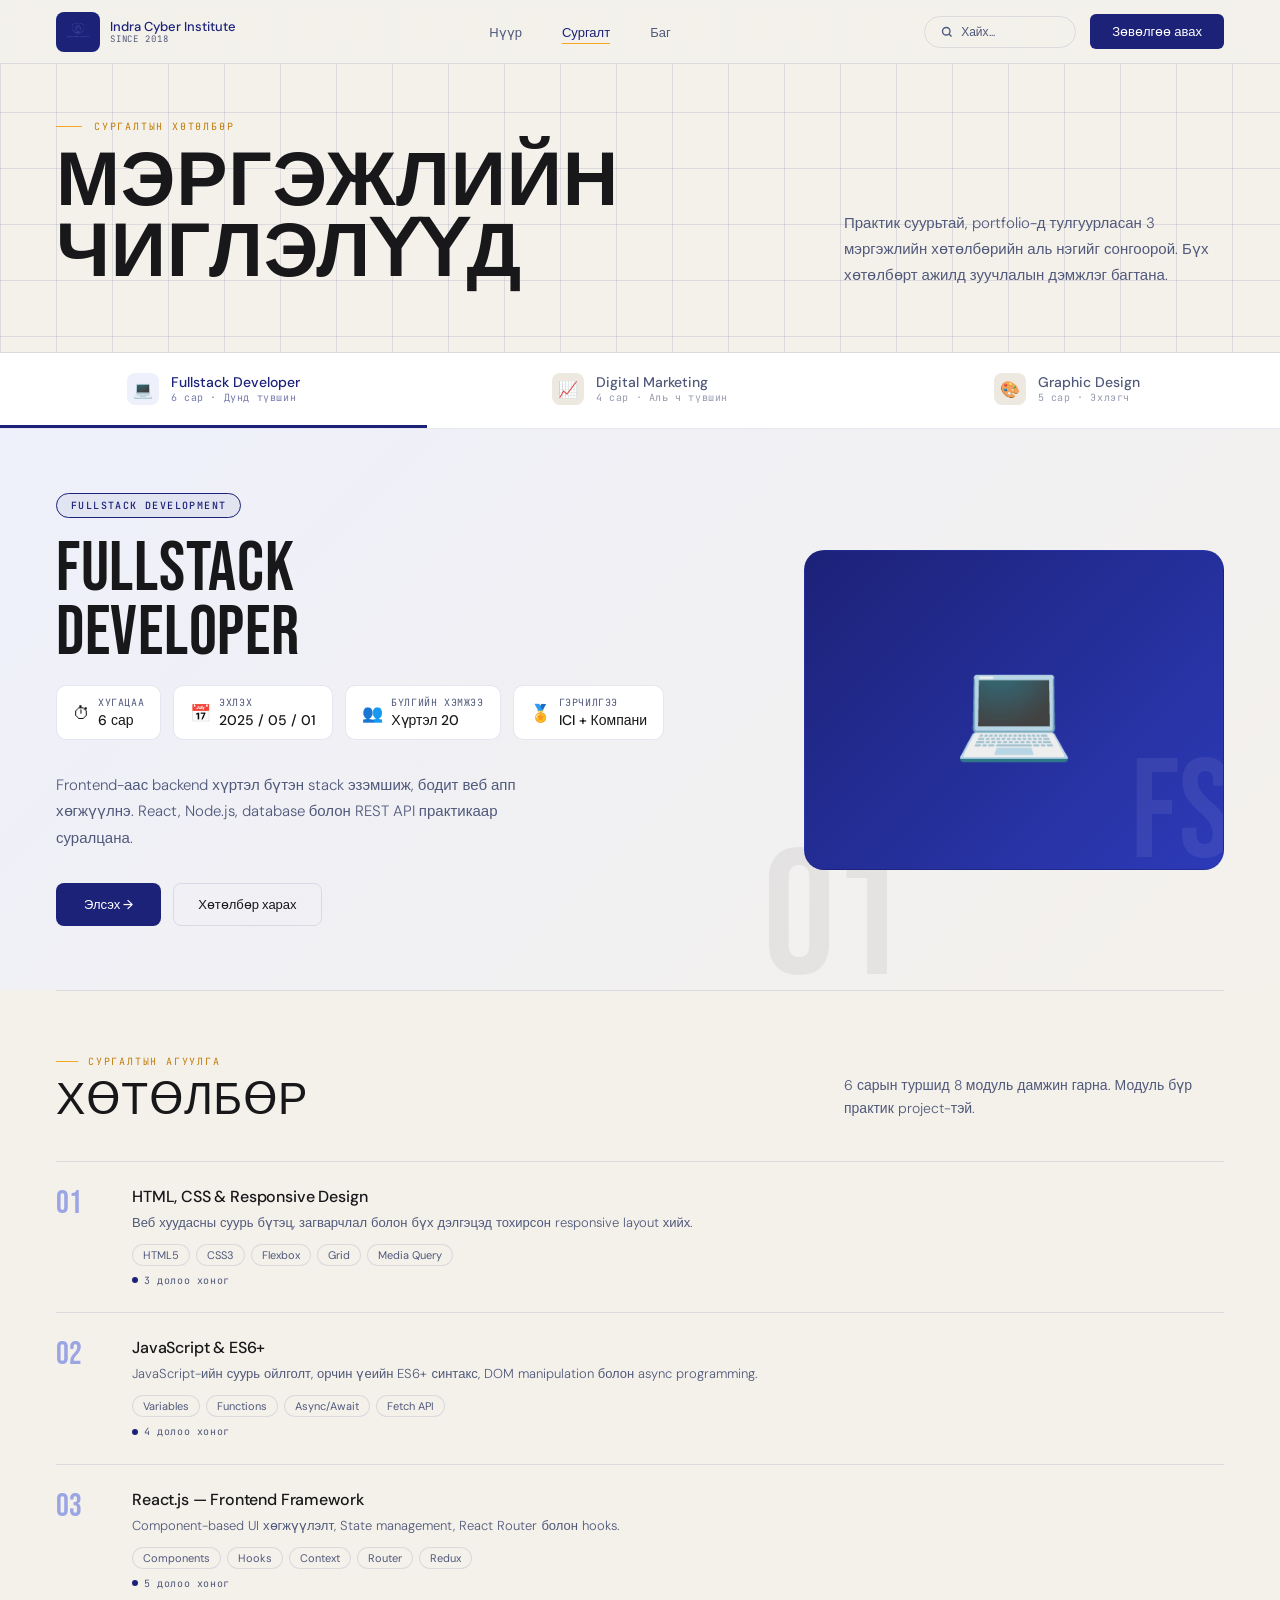
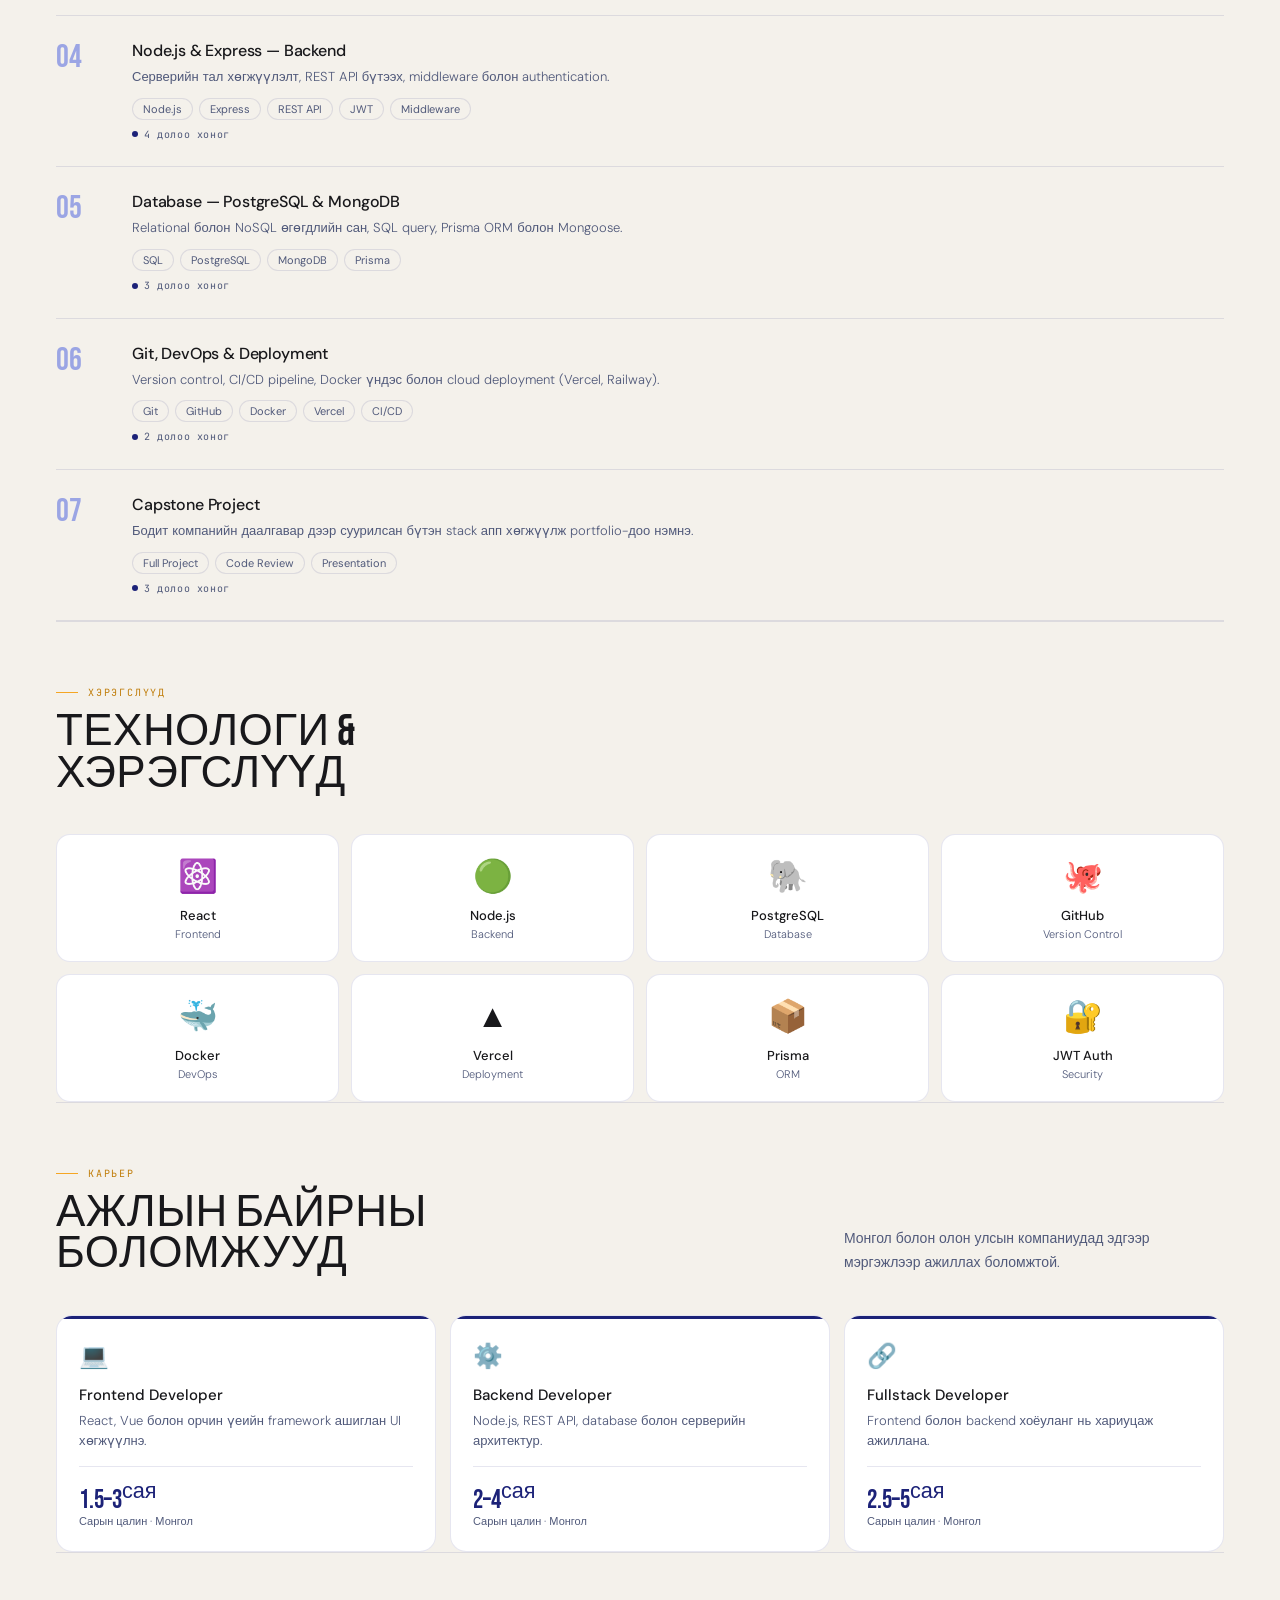
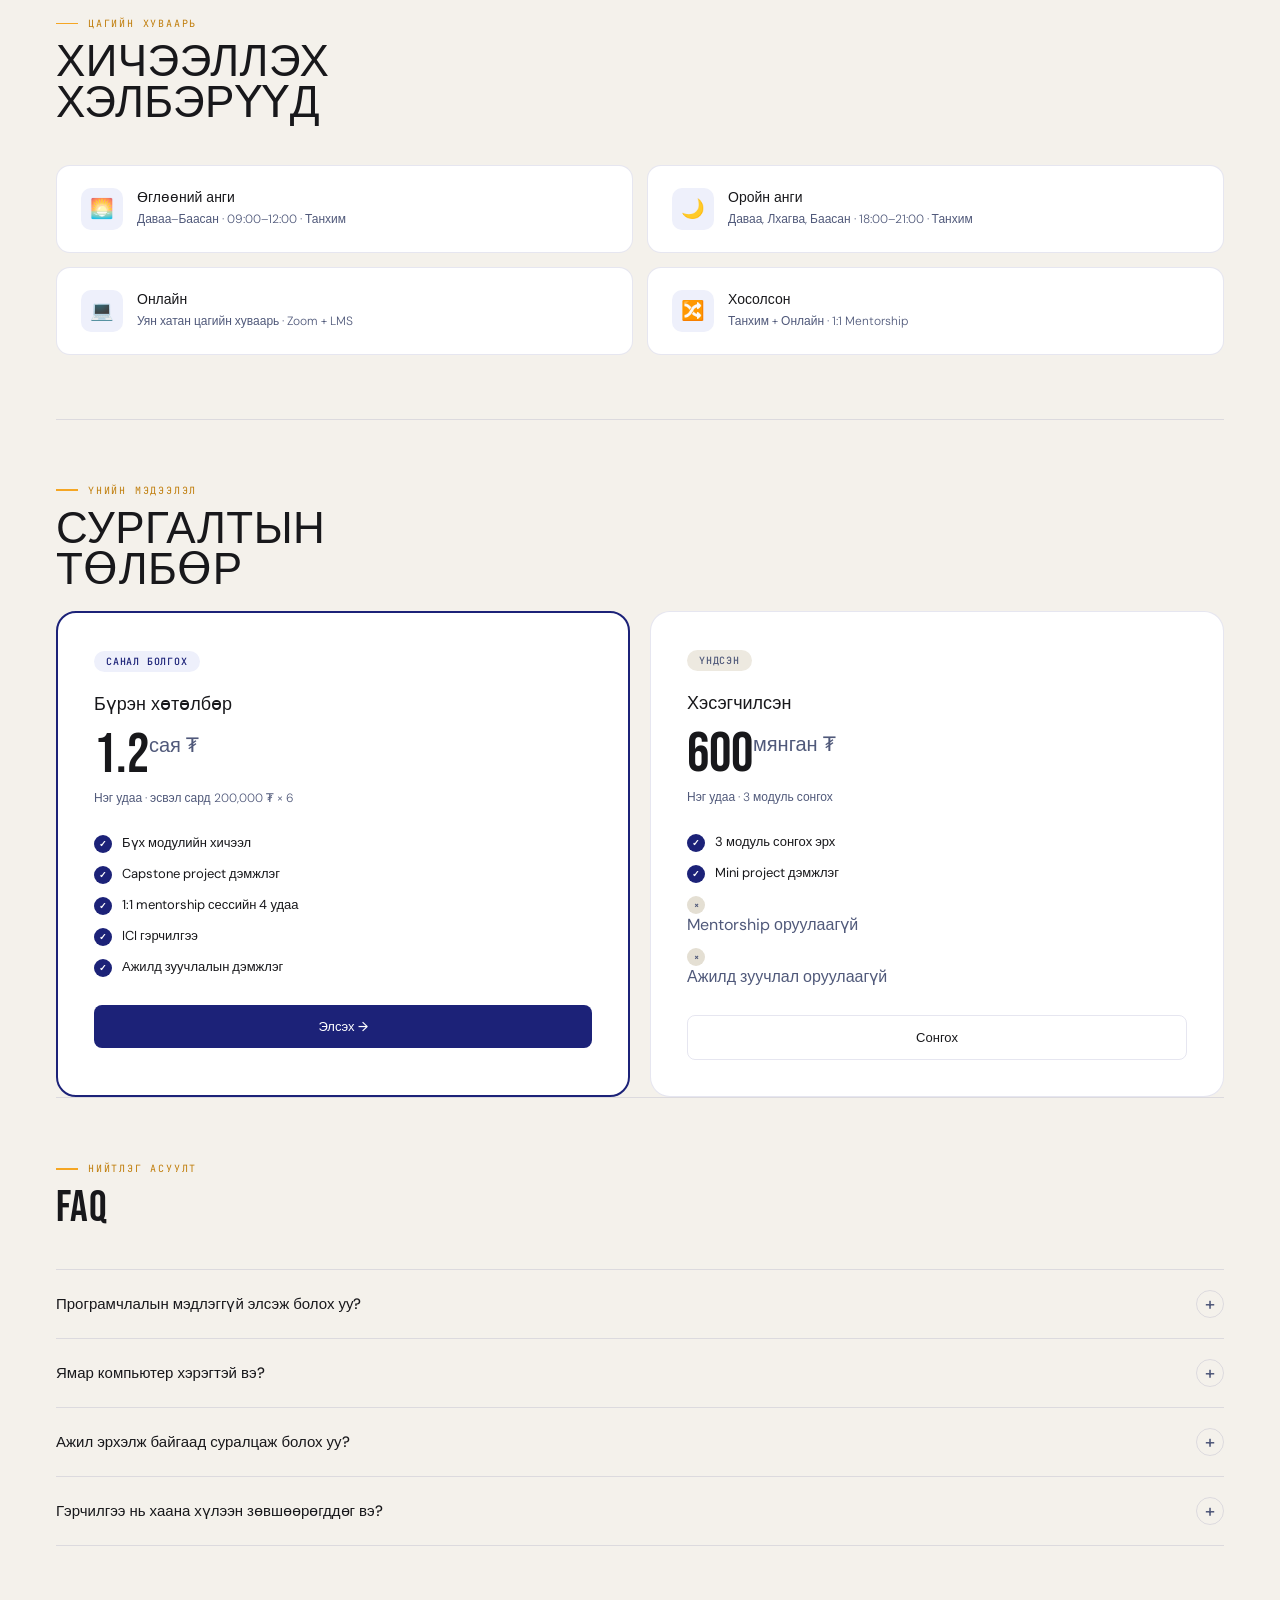
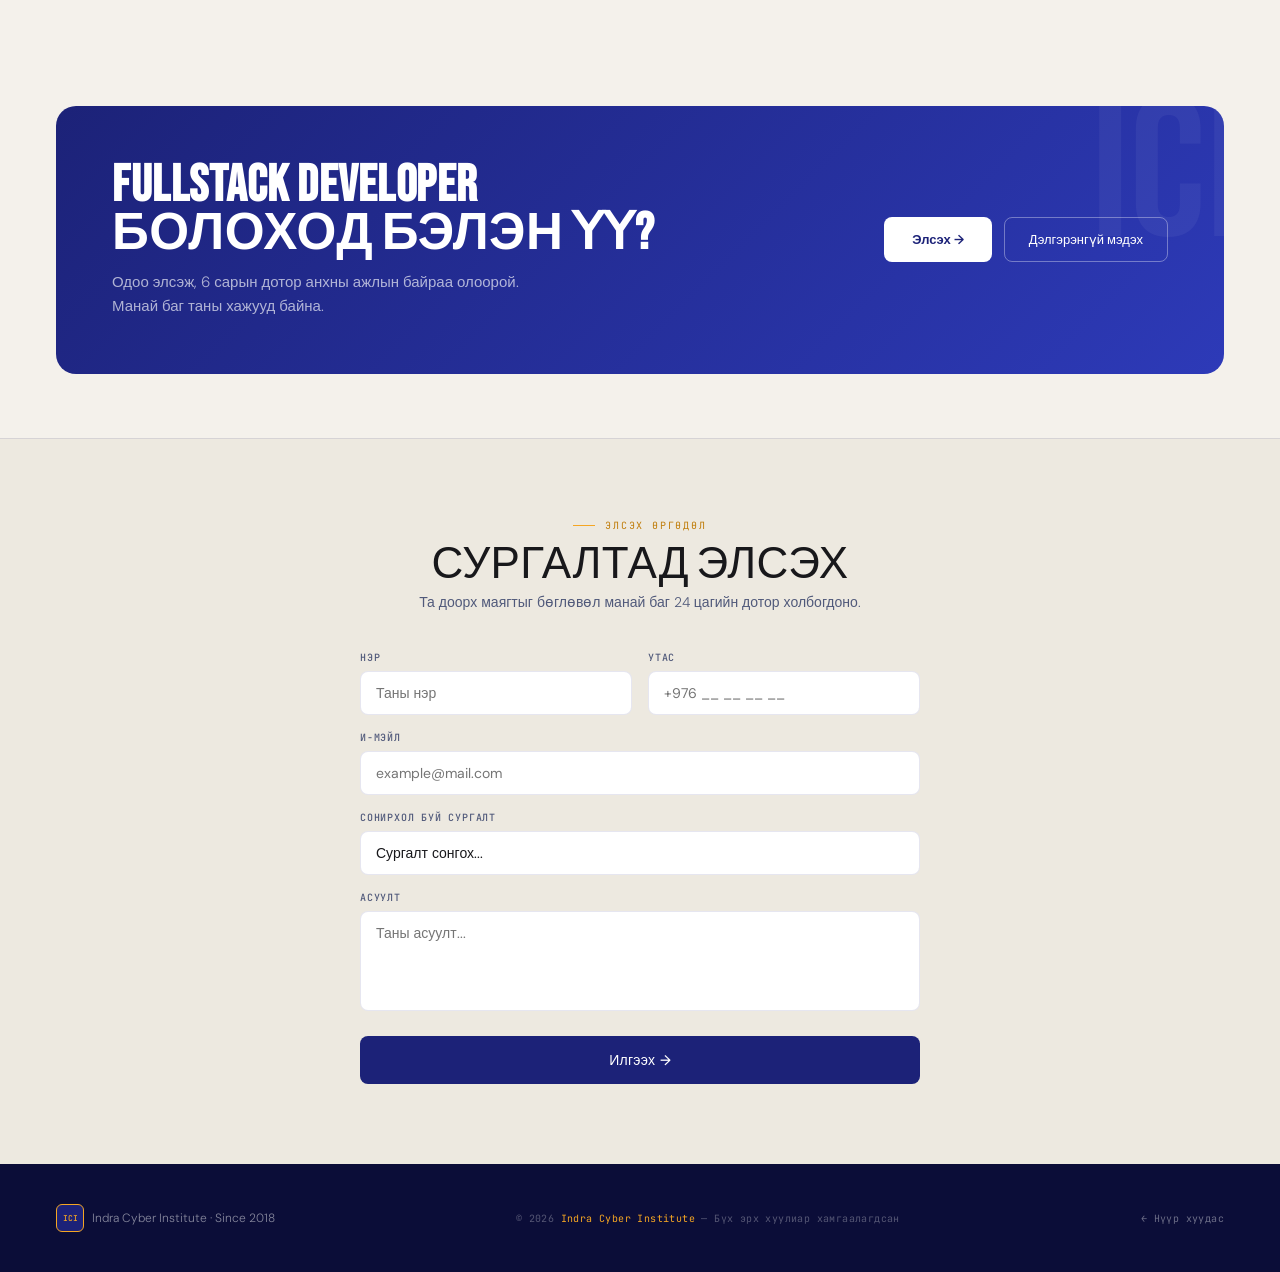
==== pages/programs.html @ e292c131 "first commit" ====
<!DOCTYPE html>
<html lang="mn">
<head>
<meta charset="UTF-8">
<meta name="viewport" content="width=device-width, initial-scale=1.0">
<title>Сургалтын чиглэлүүд — Indra Cyber Institute</title>
<link href="https://fonts.googleapis.com/css2?family=Bebas+Neue&family=DM+Sans:ital,opsz,wght@0,9..40,300;0,9..40,400;0,9..40,500;1,9..40,300&family=JetBrains+Mono:wght@400;500&display=swap" rel="stylesheet">
<link rel="stylesheet" href="../styles/programs.css" />
</head>
<body data-page="programs" data-content-base=".." data-nav-active="programs">

<!-- NAV -->
<nav>
  <a class="nav-logo" href="../index.html#home" aria-label="Indra Cyber Institute — нүүр хуудас">
    <div class="logo-shield">
      <img src="../assets/logoo-white-BOSOO.png" alt="" width="140" height="32" decoding="async" />
    </div>
    <div class="logo-wm">
      <div class="logo-main">Indra Cyber Institute</div>
      <div class="logo-sub">Since 2018</div>
    </div>
  </a>
  <ul class="nav-links">
    <li><a href="../index.html#home">Нүүр</a></li>
    <li><a href="programs.html" class="act">Сургалт</a></li>
    <li><a href="team.html">Баг</a></li>
  </ul>
  <div class="nav-r">
    <div class="nav-search">
      <svg width="12" height="12" viewBox="0 0 16 16" fill="none" stroke="currentColor" stroke-width="1.8"><circle cx="7" cy="7" r="5"/><path d="M11 11l3 3"/></svg>
      Хайх...
    </div>
    <a class="nav-cta" href="programs.html#contact-form">Зөвөлгөө авах</a>
  </div>
</nav>

<!-- PAGE HEADER -->
<div class="page-header">
  <div class="ph-left">
    <div class="ph-eyebrow">Сургалтын хөтөлбөр</div>
    <h1 class="ph-title">МЭРГЭЖЛИЙН<br>ЧИГЛЭЛҮҮД</h1>
  </div>
  <div class="ph-right">
    <p class="ph-desc">Практик суурьтай, portfolio-д тулгуурласан 3 мэргэжлийн хөтөлбөрийн аль нэгийг сонгоорой. Бүх хөтөлбөрт ажилд зуучлалын дэмжлэг багтана.</p>
  </div>
</div>

<!-- TRACK TABS -->
<div class="track-tabs" id="tabs">
  <button class="tab-btn fs active" onclick="switchTab('fs')">
    <div class="tab-icon">💻</div>
    <div class="tab-label">
      <span class="tab-name">Fullstack Developer</span>
      <span class="tab-dur">6 сар · Дунд түвшин</span>
    </div>
  </button>
  <button class="tab-btn dm" onclick="switchTab('dm')">
    <div class="tab-icon">📈</div>
    <div class="tab-label">
      <span class="tab-name">Digital Marketing</span>
      <span class="tab-dur">4 сар · Аль ч түвшин</span>
    </div>
  </button>
  <button class="tab-btn gd" onclick="switchTab('gd')">
    <div class="tab-icon">🎨</div>
    <div class="tab-label">
      <span class="tab-name">Graphic Design</span>
      <span class="tab-dur">5 сар · Эхлэгч</span>
    </div>
  </button>
</div>

<!-- ══════════════ FULLSTACK PANEL ══════════════ -->
<div class="track-panel fs active" id="panel-fs">

  <!-- Band -->
  <div class="band fs">
    <div class="band-num">01</div>
    <div>
      <span class="band-tag">Fullstack Development</span>
      <div class="band-title">FULLSTACK<br>DEVELOPER</div>
      <div class="band-meta">
        <div class="meta-chip"><div class="meta-chip-icon">⏱</div><div><div class="meta-chip-label">Хугацаа</div><div class="meta-chip-val">6 сар</div></div></div>
        <div class="meta-chip"><div class="meta-chip-icon">📅</div><div><div class="meta-chip-label">Эхлэх</div><div class="meta-chip-val">2025 / 05 / 01</div></div></div>
        <div class="meta-chip"><div class="meta-chip-icon">👥</div><div><div class="meta-chip-label">Бүлгийн хэмжээ</div><div class="meta-chip-val">Хүртэл 20</div></div></div>
        <div class="meta-chip"><div class="meta-chip-icon">🏅</div><div><div class="meta-chip-label">Гэрчилгээ</div><div class="meta-chip-val">ICI + Компани</div></div></div>
      </div>
      <p class="band-desc">Frontend-аас backend хүртэл бүтэн stack эзэмшиж, бодит веб апп хөгжүүлнэ. React, Node.js, database болон REST API практикаар суралцана.</p>
      <div class="band-btns">
        <a class="btn-primary fs" href="#contact-form">Элсэх →</a>
        <a class="btn-ghost" href="#fs-curriculum">Хөтөлбөр харах</a>
      </div>
    </div>
    <div class="band-visual fs">💻<div class="band-visual-wm">FS</div></div>
  </div>

  <div class="content fs">

    <!-- Curriculum -->
    <div class="sec-hd" id="fs-curriculum">
      <div class="sec-hd-row">
        <div><div class="sec-eyebrow">Сургалтын агуулга</div><div class="sec-title">ХӨТӨЛБӨР</div></div>
        <div class="sec-sub">6 сарын туршид 8 модуль дамжин гарна. Модуль бүр практик project-тэй.</div>
      </div>
      <div class="module-list fs">
        <div class="module">
          <div class="module-n fs">01</div>
          <div>
            <div class="module-title">HTML, CSS & Responsive Design</div>
            <div class="module-desc">Веб хуудасны суурь бүтэц, загварчлал болон бүх дэлгэцэд тохирсон responsive layout хийх.</div>
            <div class="module-tags"><span class="module-tag">HTML5</span><span class="module-tag">CSS3</span><span class="module-tag">Flexbox</span><span class="module-tag">Grid</span><span class="module-tag">Media Query</span></div>
            <div class="module-weeks"><div class="module-dot fs"></div>3 долоо хоног</div>
          </div>
        </div>
        <div class="module">
          <div class="module-n fs">02</div>
          <div>
            <div class="module-title">JavaScript & ES6+</div>
            <div class="module-desc">JavaScript-ийн суурь ойлголт, орчин үеийн ES6+ синтакс, DOM manipulation болон async programming.</div>
            <div class="module-tags"><span class="module-tag">Variables</span><span class="module-tag">Functions</span><span class="module-tag">Async/Await</span><span class="module-tag">Fetch API</span></div>
            <div class="module-weeks"><div class="module-dot fs"></div>4 долоо хоног</div>
          </div>
        </div>
        <div class="module">
          <div class="module-n fs">03</div>
          <div>
            <div class="module-title">React.js — Frontend Framework</div>
            <div class="module-desc">Component-based UI хөгжүүлэлт, State management, React Router болон hooks.</div>
            <div class="module-tags"><span class="module-tag">Components</span><span class="module-tag">Hooks</span><span class="module-tag">Context</span><span class="module-tag">Router</span><span class="module-tag">Redux</span></div>
            <div class="module-weeks"><div class="module-dot fs"></div>5 долоо хоног</div>
          </div>
        </div>
        <div class="module">
          <div class="module-n fs">04</div>
          <div>
            <div class="module-title">Node.js & Express — Backend</div>
            <div class="module-desc">Серверийн тал хөгжүүлэлт, REST API бүтээх, middleware болон authentication.</div>
            <div class="module-tags"><span class="module-tag">Node.js</span><span class="module-tag">Express</span><span class="module-tag">REST API</span><span class="module-tag">JWT</span><span class="module-tag">Middleware</span></div>
            <div class="module-weeks"><div class="module-dot fs"></div>4 долоо хоног</div>
          </div>
        </div>
        <div class="module">
          <div class="module-n fs">05</div>
          <div>
            <div class="module-title">Database — PostgreSQL & MongoDB</div>
            <div class="module-desc">Relational болон NoSQL өгөгдлийн сан, SQL query, Prisma ORM болон Mongoose.</div>
            <div class="module-tags"><span class="module-tag">SQL</span><span class="module-tag">PostgreSQL</span><span class="module-tag">MongoDB</span><span class="module-tag">Prisma</span></div>
            <div class="module-weeks"><div class="module-dot fs"></div>3 долоо хоног</div>
          </div>
        </div>
        <div class="module">
          <div class="module-n fs">06</div>
          <div>
            <div class="module-title">Git, DevOps & Deployment</div>
            <div class="module-desc">Version control, CI/CD pipeline, Docker үндэс болон cloud deployment (Vercel, Railway).</div>
            <div class="module-tags"><span class="module-tag">Git</span><span class="module-tag">GitHub</span><span class="module-tag">Docker</span><span class="module-tag">Vercel</span><span class="module-tag">CI/CD</span></div>
            <div class="module-weeks"><div class="module-dot fs"></div>2 долоо хоног</div>
          </div>
        </div>
        <div class="module">
          <div class="module-n fs">07</div>
          <div>
            <div class="module-title">Capstone Project</div>
            <div class="module-desc">Бодит компанийн даалгавар дээр суурилсан бүтэн stack апп хөгжүүлж portfolio-доо нэмнэ.</div>
            <div class="module-tags"><span class="module-tag">Full Project</span><span class="module-tag">Code Review</span><span class="module-tag">Presentation</span></div>
            <div class="module-weeks"><div class="module-dot fs"></div>3 долоо хоног</div>
          </div>
        </div>
      </div>
    </div>

    <!-- Tools -->
    <div class="sec-hd">
      <div class="sec-hd-row">
        <div><div class="sec-eyebrow">Хэрэгслүүд</div><div class="sec-title">ТЕХНОЛОГИ &<br>ХЭРЭГСЛҮҮД</div></div>
      </div>
      <div class="tool-grid">
        <div class="tool-card"><div class="tool-icon">⚛️</div><div class="tool-name">React</div><div class="tool-type">Frontend</div></div>
        <div class="tool-card"><div class="tool-icon">🟢</div><div class="tool-name">Node.js</div><div class="tool-type">Backend</div></div>
        <div class="tool-card"><div class="tool-icon">🐘</div><div class="tool-name">PostgreSQL</div><div class="tool-type">Database</div></div>
        <div class="tool-card"><div class="tool-icon">🐙</div><div class="tool-name">GitHub</div><div class="tool-type">Version Control</div></div>
        <div class="tool-card"><div class="tool-icon">🐳</div><div class="tool-name">Docker</div><div class="tool-type">DevOps</div></div>
        <div class="tool-card"><div class="tool-icon">▲</div><div class="tool-name">Vercel</div><div class="tool-type">Deployment</div></div>
        <div class="tool-card"><div class="tool-icon">📦</div><div class="tool-name">Prisma</div><div class="tool-type">ORM</div></div>
        <div class="tool-card"><div class="tool-icon">🔐</div><div class="tool-name">JWT Auth</div><div class="tool-type">Security</div></div>
      </div>
    </div>

    <!-- Outcomes -->
    <div class="sec-hd">
      <div class="sec-hd-row">
        <div><div class="sec-eyebrow">Карьер</div><div class="sec-title">АЖЛЫН БАЙРНЫ<br>БОЛОМЖУУД</div></div>
        <div class="sec-sub">Монгол болон олон улсын компаниудад эдгээр мэргэжлээр ажиллах боломжтой.</div>
      </div>
      <div class="outcome-grid fs">
        <div class="outcome-card fs"><div class="outcome-icon">💻</div><div class="outcome-title">Frontend Developer</div><div class="outcome-desc">React, Vue болон орчин үеийн framework ашиглан UI хөгжүүлнэ.</div><div class="outcome-sal">1.5–3<sup>сая</sup><span>Сарын цалин · Монгол</span></div></div>
        <div class="outcome-card fs"><div class="outcome-icon">⚙️</div><div class="outcome-title">Backend Developer</div><div class="outcome-desc">Node.js, REST API, database болон серверийн архитектур.</div><div class="outcome-sal">2–4<sup>сая</sup><span>Сарын цалин · Монгол</span></div></div>
        <div class="outcome-card fs"><div class="outcome-icon">🔗</div><div class="outcome-title">Fullstack Developer</div><div class="outcome-desc">Frontend болон backend хоёуланг нь хариуцаж ажиллана.</div><div class="outcome-sal">2.5–5<sup>сая</sup><span>Сарын цалин · Монгол</span></div></div>
      </div>
    </div>

    <!-- Schedule -->
    <div class="sec-hd">
      <div class="sec-hd-row">
        <div><div class="sec-eyebrow">Цагийн хуваарь</div><div class="sec-title">ХИЧЭЭЛЛЭХ<br>ХЭЛБЭРҮҮД</div></div>
      </div>
      <div class="schedule-grid fs">
        <div class="sched-card"><div class="sched-icon fs">🌅</div><div><div class="sched-title">Өглөөний анги</div><div class="sched-desc">Даваа–Баасан · 09:00–12:00 · Танхим</div></div></div>
        <div class="sched-card"><div class="sched-icon fs">🌙</div><div><div class="sched-title">Оройн анги</div><div class="sched-desc">Даваа, Лхагва, Баасан · 18:00–21:00 · Танхим</div></div></div>
        <div class="sched-card"><div class="sched-icon fs">💻</div><div><div class="sched-title">Онлайн</div><div class="sched-desc">Уян хатан цагийн хуваарь · Zoom + LMS</div></div></div>
        <div class="sched-card"><div class="sched-icon fs">🔀</div><div><div class="sched-title">Хосолсон</div><div class="sched-desc">Танхим + Онлайн · 1:1 Mentorship</div></div></div>
      </div>
    </div>

    <!-- Pricing -->
    <div class="price-strip fs">
      <div><div class="sec-eyebrow">Үнийн мэдээлэл</div><div class="sec-title">СУРГАЛТЫН<br>ТӨЛБӨР</div></div>
      <div></div>
      <div class="price-card featured fs">
        <span class="price-badge featured fs">Санал болгох</span>
        <div class="price-name">Бүрэн хөтөлбөр</div>
        <div class="price-amount">1.2<sup>сая ₮</sup></div>
        <div class="price-period">Нэг удаа · эсвэл сард 200,000 ₮ × 6</div>
        <ul class="price-features">
          <li class="price-feat fs"><div class="price-check fs"></div><span>Бүх модулийн хичээл</span></li>
          <li class="price-feat fs"><div class="price-check fs"></div><span>Capstone project дэмжлэг</span></li>
          <li class="price-feat fs"><div class="price-check fs"></div><span>1:1 mentorship сессийн 4 удаа</span></li>
          <li class="price-feat fs"><div class="price-check fs"></div><span>ICI гэрчилгээ</span></li>
          <li class="price-feat fs"><div class="price-check fs"></div><span>Ажилд зуучлалын дэмжлэг</span></li>
        </ul>
        <a href="#contact-form" class="price-cta fs">Элсэх →</a>
      </div>
      <div class="price-card fs">
        <span class="price-badge standard">Үндсэн</span>
        <div class="price-name">Хэсэгчилсэн</div>
        <div class="price-amount">600<sup>мянган ₮</sup></div>
        <div class="price-period">Нэг удаа · 3 модуль сонгох</div>
        <ul class="price-features">
          <li class="price-feat fs"><div class="price-check fs"></div><span>3 модуль сонгох эрх</span></li>
          <li class="price-feat fs"><div class="price-check fs"></div><span>Mini project дэмжлэг</span></li>
          <li class="price-feat-x fs"><div class="price-check"></div><span>Mentorship оруулаагүй</span></li>
          <li class="price-feat-x fs"><div class="price-check"></div><span>Ажилд зуучлал оруулаагүй</span></li>
        </ul>
        <a href="#contact-form" class="price-cta">Сонгох</a>
      </div>
    </div>

    <!-- FAQ -->
    <div class="sec-hd">
      <div class="sec-hd-row"><div><div class="sec-eyebrow">Нийтлэг асуулт</div><div class="sec-title">FAQ</div></div></div>
      <div class="faq-list">
        <div class="faq-item"><div class="faq-q" onclick="toggleFaq(this)">Програмчлалын мэдлэггүй элсэж болох уу?<div class="faq-toggle">+</div></div><div class="faq-a">Тийм ээ. Манай хөтөлбөр HTML/CSS-ийн суурьаас эхэлдэг тул урьдчилсан мэдлэг шаардлагагүй. Зөвхөн суралцах хүсэл болон компьютер дээр ажиллах чадвар хангалттай.</div></div>
        <div class="faq-item"><div class="faq-q" onclick="toggleFaq(this)">Ямар компьютер хэрэгтэй вэ?<div class="faq-toggle">+</div></div><div class="faq-a">MacOS эсвэл Windows аль ч систем ажиллана. RAM 8GB+, хадгалах санах ой 256GB+ байхад хангалттай.</div></div>
        <div class="faq-item"><div class="faq-q" onclick="toggleFaq(this)">Ажил эрхэлж байгаад суралцаж болох уу?<div class="faq-toggle">+</div></div><div class="faq-a">Тийм ээ. Оройн анги болон онлайн хэлбэр нь ажилтай хүмүүст зориулан тохируулсан. Долоо хоногт 15-20 цаг зарцуулах шаардлагатай.</div></div>
        <div class="faq-item"><div class="faq-q" onclick="toggleFaq(this)">Гэрчилгээ нь хаана хүлээн зөвшөөрөгддөг вэ?<div class="faq-toggle">+</div></div><div class="faq-a">Манайтай хамтарсан Монголын тэргүүлэх IT компаниудад ICI гэрчилгээ бүрэн хүлээн зөвшөөрөгддөг. Мөн portfolio болон GitHub нь олон улсын компаниудад хамгийн их нөлөөтэй.</div></div>
      </div>
    </div>

  </div>

  <div class="cta-band fs">
    <div>
      <h2>FULLSTACK DEVELOPER<br>БОЛОХОД БЭЛЭН ҮҮ?</h2>
      <p>Одоо элсэж, 6 сарын дотор анхны ажлын байраа олоорой. Манай баг таны хажууд байна.</p>
    </div>
    <div class="cta-band-btns">
      <a class="cta-btn-white fs" href="#contact-form">Элсэх →</a>
      <a class="cta-btn-outline" href="#">Дэлгэрэнгүй мэдэх</a>
    </div>
  </div>

</div><!-- /fs panel -->

<!-- ══════════════ DIGITAL MARKETING PANEL ══════════════ -->
<div class="track-panel dm" id="panel-dm">

  <div class="band dm">
    <div class="band-num">02</div>
    <div>
      <span class="band-tag">Digital Marketing</span>
      <div class="band-title">DIGITAL<br>MARKETING</div>
      <div class="band-meta">
        <div class="meta-chip"><div class="meta-chip-icon">⏱</div><div><div class="meta-chip-label">Хугацаа</div><div class="meta-chip-val">4 сар</div></div></div>
        <div class="meta-chip"><div class="meta-chip-icon">📅</div><div><div class="meta-chip-label">Эхлэх</div><div class="meta-chip-val">2025 / 05 / 01</div></div></div>
        <div class="meta-chip"><div class="meta-chip-icon">👥</div><div><div class="meta-chip-label">Бүлгийн хэмжээ</div><div class="meta-chip-val">Хүртэл 25</div></div></div>
        <div class="meta-chip"><div class="meta-chip-icon">🏅</div><div><div class="meta-chip-label">Гэрчилгээ</div><div class="meta-chip-val">ICI + Google</div></div></div>
      </div>
      <p class="band-desc">Брэнд бүтээх, онлайн сурталчилгаа, SEO болон дата шинжилгээгээр дижитал маркетингийн бүрэн мэргэжилтэн болно.</p>
      <div class="band-btns">
        <a class="btn-primary dm" href="#contact-form">Элсэх →</a>
        <a class="btn-ghost" href="#dm-curriculum">Хөтөлбөр харах</a>
      </div>
    </div>
    <div class="band-visual dm">📈<div class="band-visual-wm">DM</div></div>
  </div>

  <div class="content dm">
    <div class="sec-hd" id="dm-curriculum">
      <div class="sec-hd-row">
        <div><div class="sec-eyebrow">Сургалтын агуулга</div><div class="sec-title">ХӨТӨЛБӨР</div></div>
        <div class="sec-sub">4 сарын туршид 6 модуль. Модуль бүр бодит кампейн ажиллуулж туршлага хуримтлуулна.</div>
      </div>
      <div class="module-list dm">
        <div class="module"><div class="module-n dm">01</div><div><div class="module-title">Дижитал маркетингийн суурь</div><div class="module-desc">Маркетингийн онол, digital funnel, customer journey болон brand positioning.</div><div class="module-tags"><span class="module-tag">Strategy</span><span class="module-tag">Branding</span><span class="module-tag">Buyer Persona</span></div><div class="module-weeks"><div class="module-dot dm"></div>2 долоо хоног</div></div></div>
        <div class="module"><div class="module-n dm">02</div><div><div class="module-title">SEO & Агуулгын маркетинг</div><div class="module-desc">Google-д эрэмбэлэгдэх техник, keyword research, on-page/off-page SEO болон content strategy.</div><div class="module-tags"><span class="module-tag">SEO</span><span class="module-tag">Keyword Research</span><span class="module-tag">Blogging</span><span class="module-tag">Link Building</span></div><div class="module-weeks"><div class="module-dot dm"></div>3 долоо хоног</div></div></div>
        <div class="module"><div class="module-n dm">03</div><div><div class="module-title">Нийгмийн сүлжээний маркетинг</div><div class="module-desc">Facebook, Instagram, TikTok зэрэг платформ дахь контент бүтээх, audience targeting, SMM strategy.</div><div class="module-tags"><span class="module-tag">Meta</span><span class="module-tag">Instagram</span><span class="module-tag">TikTok</span><span class="module-tag">Content</span></div><div class="module-weeks"><div class="module-dot dm"></div>3 долоо хоног</div></div></div>
        <div class="module"><div class="module-n dm">04</div><div><div class="module-title">Paid Advertising — Meta & Google Ads</div><div class="module-desc">Төлбөртэй сурталчилгааны бүтэц, targeting, бюджет оновчлол болон A/B тест.</div><div class="module-tags"><span class="module-tag">Meta Ads</span><span class="module-tag">Google Ads</span><span class="module-tag">Retargeting</span><span class="module-tag">ROAS</span></div><div class="module-weeks"><div class="module-dot dm"></div>4 долоо хоног</div></div></div>
        <div class="module"><div class="module-n dm">05</div><div><div class="module-title">Analytics & Дата шинжилгээ</div><div class="module-desc">Google Analytics 4, Meta Pixel, UTM tracking болон KPI тайлан боловсруулах.</div><div class="module-tags"><span class="module-tag">GA4</span><span class="module-tag">Meta Pixel</span><span class="module-tag">Looker Studio</span><span class="module-tag">UTM</span></div><div class="module-weeks"><div class="module-dot dm"></div>2 долоо хоног</div></div></div>
        <div class="module"><div class="module-n dm">06</div><div><div class="module-title">Capstone — Бодит Кампейн</div><div class="module-desc">Монголын бодит компанид маркетингийн стратеги боловсруулж, хэрэгжүүлж, үр дүнг хэмжинэ.</div><div class="module-tags"><span class="module-tag">Live Campaign</span><span class="module-tag">Strategy</span><span class="module-tag">Reporting</span></div><div class="module-weeks"><div class="module-dot dm"></div>2 долоо хоног</div></div></div>
      </div>
    </div>

    <div class="sec-hd">
      <div class="sec-hd-row"><div><div class="sec-eyebrow">Хэрэгслүүд</div><div class="sec-title">ПЛАТФОРМ &<br>ХЭРЭГСЛҮҮД</div></div></div>
      <div class="tool-grid">
        <div class="tool-card"><div class="tool-icon">📊</div><div class="tool-name">Google Analytics 4</div><div class="tool-type">Analytics</div></div>
        <div class="tool-card"><div class="tool-icon">🎯</div><div class="tool-name">Meta Ads Manager</div><div class="tool-type">Paid Ads</div></div>
        <div class="tool-card"><div class="tool-icon">🔍</div><div class="tool-name">Google Ads</div><div class="tool-type">Search Ads</div></div>
        <div class="tool-card"><div class="tool-icon">📈</div><div class="tool-name">SEMrush</div><div class="tool-type">SEO Tool</div></div>
        <div class="tool-card"><div class="tool-icon">📧</div><div class="tool-name">Mailchimp</div><div class="tool-type">Email Marketing</div></div>
        <div class="tool-card"><div class="tool-icon">📅</div><div class="tool-name">Hootsuite</div><div class="tool-type">SMM</div></div>
        <div class="tool-card"><div class="tool-icon">🎨</div><div class="tool-name">Canva</div><div class="tool-type">Creative</div></div>
        <div class="tool-card"><div class="tool-icon">📋</div><div class="tool-name">Looker Studio</div><div class="tool-type">Reporting</div></div>
      </div>
    </div>

    <div class="sec-hd">
      <div class="sec-hd-row"><div><div class="sec-eyebrow">Карьер</div><div class="sec-title">АЖЛЫН БАЙРНЫ<br>БОЛОМЖУУД</div></div></div>
      <div class="outcome-grid dm">
        <div class="outcome-card dm"><div class="outcome-icon">📱</div><div class="outcome-title">SMM Manager</div><div class="outcome-desc">Нийгмийн сүлжээний контент, кампейн болон engagement хариуцна.</div><div class="outcome-sal">800к–1.5<sup>сая ₮</sup><span>Сарын цалин · Монгол</span></div></div>
        <div class="outcome-card dm"><div class="outcome-icon">📈</div><div class="outcome-title">Performance Marketer</div><div class="outcome-desc">Paid ads оновчлох, ROAS нэмэгдүүлэх, funnel оптимизаци.</div><div class="outcome-sal">1.2–2.5<sup>сая ₮</sup><span>Сарын цалин · Монгол</span></div></div>
        <div class="outcome-card dm"><div class="outcome-icon">🔍</div><div class="outcome-title">SEO Specialist</div><div class="outcome-desc">Органик traffic нэмэгдүүлэх, keyword strategy болон техникийн SEO.</div><div class="outcome-sal">1–2<sup>сая ₮</sup><span>Сарын цалин · Монгол</span></div></div>
      </div>
    </div>

    <div class="sec-hd">
      <div class="sec-hd-row"><div><div class="sec-eyebrow">Цагийн хуваарь</div><div class="sec-title">ХИЧЭЭЛЛЭХ<br>ХЭЛБЭРҮҮД</div></div></div>
      <div class="schedule-grid dm">
        <div class="sched-card"><div class="sched-icon dm">🌅</div><div><div class="sched-title">Өглөөний анги</div><div class="sched-desc">Даваа–Баасан · 09:00–11:00 · Танхим</div></div></div>
        <div class="sched-card"><div class="sched-icon dm">🌙</div><div><div class="sched-title">Оройн анги</div><div class="sched-desc">Мягмар, Пүрэв · 18:00–21:00 · Танхим</div></div></div>
        <div class="sched-card"><div class="sched-icon dm">💻</div><div><div class="sched-title">Онлайн</div><div class="sched-desc">Уян хатан цагийн хуваарь · Zoom + LMS</div></div></div>
        <div class="sched-card"><div class="sched-icon dm">📅</div><div><div class="sched-title">Амралтын өдрүүд</div><div class="sched-desc">Бямба · 10:00–14:00 · Хосолсон</div></div></div>
      </div>
    </div>

    <div class="price-strip dm">
      <div><div class="sec-eyebrow">Үнийн мэдээлэл</div><div class="sec-title">СУРГАЛТЫН<br>ТӨЛБӨР</div></div>
      <div></div>
      <div class="price-card featured dm">
        <span class="price-badge featured dm">Санал болгох</span>
        <div class="price-name">Бүрэн хөтөлбөр</div>
        <div class="price-amount">800<sup>мянган ₮</sup></div>
        <div class="price-period">Нэг удаа · эсвэл сард 200,000 ₮ × 4</div>
        <ul class="price-features">
          <li class="price-feat dm"><div class="price-check dm"></div><span>Бүх модулийн хичээл</span></li>
          <li class="price-feat dm"><div class="price-check dm"></div><span>Бодит кампейн дадлага</span></li>
          <li class="price-feat dm"><div class="price-check dm"></div><span>1:1 mentorship 4 удаа</span></li>
          <li class="price-feat dm"><div class="price-check dm"></div><span>ICI гэрчилгээ</span></li>
          <li class="price-feat dm"><div class="price-check dm"></div><span>Ажилд зуучлалын дэмжлэг</span></li>
        </ul>
        <a href="#contact-form" class="price-cta dm">Элсэх →</a>
      </div>
      <div class="price-card dm">
        <span class="price-badge standard">Үндсэн</span>
        <div class="price-name">Хэсэгчилсэн</div>
        <div class="price-amount">400<sup>мянган ₮</sup></div>
        <div class="price-period">Нэг удаа · 3 модуль сонгох</div>
        <ul class="price-features">
          <li class="price-feat dm"><div class="price-check dm"></div><span>3 модуль сонгох эрх</span></li>
          <li class="price-feat dm"><div class="price-check dm"></div><span>Mini кампейн дадлага</span></li>
          <li class="price-feat-x"><div class="price-check"></div><span>Mentorship оруулаагүй</span></li>
          <li class="price-feat-x"><div class="price-check"></div><span>Ажилд зуучлал оруулаагүй</span></li>
        </ul>
        <a href="#contact-form" class="price-cta">Сонгох</a>
      </div>
    </div>

    <div class="sec-hd">
      <div class="sec-hd-row"><div><div class="sec-eyebrow">Нийтлэг асуулт</div><div class="sec-title">FAQ</div></div></div>
      <div class="faq-list">
        <div class="faq-item"><div class="faq-q" onclick="toggleFaq(this)">Маркетингийн туршлагагүй байж болох уу?<div class="faq-toggle">+</div></div><div class="faq-a">Тийм. Хөтөлбөр маш суурь ойлголтоос эхэлдэг тул ямар ч мэдлэггүй байсан элсэж болно.</div></div>
        <div class="faq-item"><div class="faq-q" onclick="toggleFaq(this)">Бодит кампейн ажиллуулах уу?<div class="faq-toggle">+</div></div><div class="faq-a">Тийм. Capstone модулиар Монголын бодит компанийн кампейн боловсруулж, Meta болон Google Ads дээр ажиллуулна.</div></div>
        <div class="faq-item"><div class="faq-q" onclick="toggleFaq(this)">Google гэрчилгээ авах боломж байна уу?<div class="faq-toggle">+</div></div><div class="faq-a">Тийм. Google Ads болон Analytics гэрчилгээнд бэлтгэх хичээлүүд хөтөлбөрт багтана.</div></div>
      </div>
    </div>
  </div>

  <div class="cta-band dm">
    <div>
      <h2>DIGITAL MARKETER<br>БОЛОХОД БЭЛЭН ҮҮ?</h2>
      <p>4 сарын дотор онлайн кампейн ажиллуулж, үр дүнг хэмжиж сурна. Манай баг таны хажууд байна.</p>
    </div>
    <div class="cta-band-btns">
      <a class="cta-btn-white dm" href="#contact-form">Элсэх →</a>
      <a class="cta-btn-outline" href="#">Дэлгэрэнгүй мэдэх</a>
    </div>
  </div>

</div><!-- /dm panel -->

<!-- ══════════════ GRAPHIC DESIGN PANEL ══════════════ -->
<div class="track-panel gd" id="panel-gd">

  <div class="band gd">
    <div class="band-num">03</div>
    <div>
      <span class="band-tag">Graphic Design</span>
      <div class="band-title">GRAPHIC<br>DESIGN</div>
      <div class="band-meta">
        <div class="meta-chip"><div class="meta-chip-icon">⏱</div><div><div class="meta-chip-label">Хугацаа</div><div class="meta-chip-val">5 сар</div></div></div>
        <div class="meta-chip"><div class="meta-chip-icon">📅</div><div><div class="meta-chip-label">Эхлэх</div><div class="meta-chip-val">2025 / 05 / 01</div></div></div>
        <div class="meta-chip"><div class="meta-chip-icon">👥</div><div><div class="meta-chip-label">Бүлгийн хэмжээ</div><div class="meta-chip-val">Хүртэл 18</div></div></div>
        <div class="meta-chip"><div class="meta-chip-icon">🏅</div><div><div class="meta-chip-label">Гэрчилгээ</div><div class="meta-chip-val">ICI + Adobe</div></div></div>
      </div>
      <p class="band-desc">Визуал дизайны суурь зарчим, брэндинг, UI/UX болон Adobe & Figma хэрэгслээр мэргэжлийн portfolio бүтээнэ.</p>
      <div class="band-btns">
        <a class="btn-primary gd" href="#contact-form">Элсэх →</a>
        <a class="btn-ghost" href="#gd-curriculum">Хөтөлбөр харах</a>
      </div>
    </div>
    <div class="band-visual gd">🎨<div class="band-visual-wm">GD</div></div>
  </div>

  <div class="content gd">
    <div class="sec-hd" id="gd-curriculum">
      <div class="sec-hd-row">
        <div><div class="sec-eyebrow">Сургалтын агуулга</div><div class="sec-title">ХӨТӨЛБӨР</div></div>
        <div class="sec-sub">5 сарын туршид 7 модуль. Portfolio-дод орох 10+ бүтээл хийнэ.</div>
      </div>
      <div class="module-list gd">
        <div class="module"><div class="module-n gd">01</div><div><div class="module-title">Дизайны суурь зарчим</div><div class="module-desc">Өнгө онол, typography, grid систем, белая пустота болон визуал иерархи.</div><div class="module-tags"><span class="module-tag">Өнгө онол</span><span class="module-tag">Typography</span><span class="module-tag">Composition</span><span class="module-tag">Grid</span></div><div class="module-weeks"><div class="module-dot gd"></div>3 долоо хоног</div></div></div>
        <div class="module"><div class="module-n gd">02</div><div><div class="module-title">Adobe Illustrator</div><div class="module-desc">Вектор дизайн, logo хийх, дүрс бүтээх болон print-ready файл бэлтгэх.</div><div class="module-tags"><span class="module-tag">Vectors</span><span class="module-tag">Logo</span><span class="module-tag">Illustration</span><span class="module-tag">Pen Tool</span></div><div class="module-weeks"><div class="module-dot gd"></div>4 долоо хоног</div></div></div>
        <div class="module"><div class="module-n gd">03</div><div><div class="module-title">Adobe Photoshop</div><div class="module-desc">Зураг засварлах, photo manipulation, retouching болон digital painting.</div><div class="module-tags"><span class="module-tag">Layers</span><span class="module-tag">Masking</span><span class="module-tag">Retouching</span><span class="module-tag">Compositing</span></div><div class="module-weeks"><div class="module-dot gd"></div>3 долоо хоног</div></div></div>
        <div class="module"><div class="module-n gd">04</div><div><div class="module-title">Брэндинг & Identity Design</div><div class="module-desc">Компанийн дүр төрх бүтээх — лого систем, өнгөний палитр, брэндбук.</div><div class="module-tags"><span class="module-tag">Logo System</span><span class="module-tag">Brand Guide</span><span class="module-tag">Identity</span><span class="module-tag">Mockup</span></div><div class="module-weeks"><div class="module-dot gd"></div>4 долоо хоног</div></div></div>
        <div class="module"><div class="module-n gd">05</div><div><div class="module-title">Figma — UI/UX Design</div><div class="module-desc">User interface дизайн, wireframe, прототип болон дизайн систем бүтээх.</div><div class="module-tags"><span class="module-tag">Figma</span><span class="module-tag">Wireframe</span><span class="module-tag">Prototype</span><span class="module-tag">Design System</span></div><div class="module-weeks"><div class="module-dot gd"></div>4 долоо хоног</div></div></div>
        <div class="module"><div class="module-n gd">06</div><div><div class="module-title">Motion & Social Content</div><div class="module-desc">After Effects үндэс, GIF animation болон нийгмийн сүлжээний visual контент.</div><div class="module-tags"><span class="module-tag">After Effects</span><span class="module-tag">Animation</span><span class="module-tag">GIF</span><span class="module-tag">Social</span></div><div class="module-weeks"><div class="module-dot gd"></div>3 долоо хоног</div></div></div>
        <div class="module"><div class="module-n gd">07</div><div><div class="module-title">Portfolio & Presentation</div><div class="module-desc">Бүтэн portfolio Behance болон personal site-д нийтэлж, клиентэд хэрхэн танилцуулах.</div><div class="module-tags"><span class="module-tag">Portfolio</span><span class="module-tag">Behance</span><span class="module-tag">Presentation</span></div><div class="module-weeks"><div class="module-dot gd"></div>2 долоо хоног</div></div></div>
      </div>
    </div>

    <div class="sec-hd">
      <div class="sec-hd-row"><div><div class="sec-eyebrow">Хэрэгслүүд</div><div class="sec-title">ПРОГРАМ &<br>ХЭРЭГСЛҮҮД</div></div></div>
      <div class="tool-grid">
        <div class="tool-card"><div class="tool-icon">🖊️</div><div class="tool-name">Illustrator</div><div class="tool-type">Vector Design</div></div>
        <div class="tool-card"><div class="tool-icon">🖼️</div><div class="tool-name">Photoshop</div><div class="tool-type">Photo Edit</div></div>
        <div class="tool-card"><div class="tool-icon">🎨</div><div class="tool-name">Figma</div><div class="tool-type">UI/UX Design</div></div>
        <div class="tool-card"><div class="tool-icon">🎬</div><div class="tool-name">After Effects</div><div class="tool-type">Motion</div></div>
        <div class="tool-card"><div class="tool-icon">📰</div><div class="tool-name">InDesign</div><div class="tool-type">Layout</div></div>
        <div class="tool-card"><div class="tool-icon">🌟</div><div class="tool-name">Behance</div><div class="tool-type">Portfolio</div></div>
        <div class="tool-card"><div class="tool-icon">🎭</div><div class="tool-name">Canva Pro</div><div class="tool-type">Quick Design</div></div>
        <div class="tool-card"><div class="tool-icon">🖥️</div><div class="tool-name">Procreate</div><div class="tool-type">Illustration</div></div>
      </div>
    </div>

    <div class="sec-hd">
      <div class="sec-hd-row"><div><div class="sec-eyebrow">Карьер</div><div class="sec-title">АЖЛЫН БАЙРНЫ<br>БОЛОМЖУУД</div></div></div>
      <div class="outcome-grid gd">
        <div class="outcome-card gd"><div class="outcome-icon">🎨</div><div class="outcome-title">Graphic Designer</div><div class="outcome-desc">Print, digital болон brand материал хийнэ. Студи болон компанид ажиллана.</div><div class="outcome-sal">800к–1.8<sup>сая ₮</sup><span>Сарын цалин · Монгол</span></div></div>
        <div class="outcome-card gd"><div class="outcome-icon">📱</div><div class="outcome-title">UI/UX Designer</div><div class="outcome-desc">Апп болон вэб сайтын дизайн. Figma ашиглан дизайн систем бүтээнэ.</div><div class="outcome-sal">1.5–3<sup>сая ₮</sup><span>Сарын цалин · Монгол</span></div></div>
        <div class="outcome-card gd"><div class="outcome-icon">✏️</div><div class="outcome-title">Brand Designer</div><div class="outcome-desc">Компанийн visual identity, logo систем болон маркетингийн материал.</div><div class="outcome-sal">1.2–2.5<sup>сая ₮</sup><span>Сарын цалин · Монгол</span></div></div>
      </div>
    </div>

    <div class="sec-hd">
      <div class="sec-hd-row"><div><div class="sec-eyebrow">Цагийн хуваарь</div><div class="sec-title">ХИЧЭЭЛЛЭХ<br>ХЭЛБЭРҮҮД</div></div></div>
      <div class="schedule-grid gd">
        <div class="sched-card"><div class="sched-icon gd">🌅</div><div><div class="sched-title">Өглөөний анги</div><div class="sched-desc">Даваа–Баасан · 10:00–13:00 · Танхим</div></div></div>
        <div class="sched-card"><div class="sched-icon gd">🌙</div><div><div class="sched-title">Оройн анги</div><div class="sched-desc">Даваа, Лхагва, Баасан · 18:00–21:00</div></div></div>
        <div class="sched-card"><div class="sched-icon gd">💻</div><div><div class="sched-title">Онлайн</div><div class="sched-desc">Уян хатан цагийн хуваарь · Zoom + LMS</div></div></div>
        <div class="sched-card"><div class="sched-icon gd">📅</div><div><div class="sched-title">Бямба</div><div class="sched-desc">Бямба · 10:00–15:00 · Critique session</div></div></div>
      </div>
    </div>

    <div class="price-strip gd">
      <div><div class="sec-eyebrow">Үнийн мэдээлэл</div><div class="sec-title">СУРГАЛТЫН<br>ТӨЛБӨР</div></div>
      <div></div>
      <div class="price-card featured gd">
        <span class="price-badge featured gd">Санал болгох</span>
        <div class="price-name">Бүрэн хөтөлбөр</div>
        <div class="price-amount">1.0<sup>сая ₮</sup></div>
        <div class="price-period">Нэг удаа · эсвэл сард 200,000 ₮ × 5</div>
        <ul class="price-features">
          <li class="price-feat gd"><div class="price-check gd"></div><span>Бүх модулийн хичээл</span></li>
          <li class="price-feat gd"><div class="price-check gd"></div><span>Adobe CC лиценз (5 сар)</span></li>
          <li class="price-feat gd"><div class="price-check gd"></div><span>1:1 mentorship 4 удаа</span></li>
          <li class="price-feat gd"><div class="price-check gd"></div><span>ICI + Behance portfolio</span></li>
          <li class="price-feat gd"><div class="price-check gd"></div><span>Ажилд зуучлалын дэмжлэг</span></li>
        </ul>
        <a href="#contact-form" class="price-cta gd">Элсэх →</a>
      </div>
      <div class="price-card gd">
        <span class="price-badge standard">Үндсэн</span>
        <div class="price-name">Хэсэгчилсэн</div>
        <div class="price-amount">500<sup>мянган ₮</sup></div>
        <div class="price-period">Нэг удаа · 3 модуль сонгох</div>
        <ul class="price-features">
          <li class="price-feat gd"><div class="price-check gd"></div><span>3 модуль сонгох эрх</span></li>
          <li class="price-feat gd"><div class="price-check gd"></div><span>Mini portfolio дэмжлэг</span></li>
          <li class="price-feat-x"><div class="price-check"></div><span>Adobe лиценз оруулаагүй</span></li>
          <li class="price-feat-x"><div class="price-check"></div><span>Ажилд зуучлал оруулаагүй</span></li>
        </ul>
        <a href="#contact-form" class="price-cta">Сонгох</a>
      </div>
    </div>

    <div class="sec-hd">
      <div class="sec-hd-row"><div><div class="sec-eyebrow">Нийтлэг асуулт</div><div class="sec-title">FAQ</div></div></div>
      <div class="faq-list">
        <div class="faq-item"><div class="faq-q" onclick="toggleFaq(this)">Зурах чадваргүй байж болох уу?<div class="faq-toggle">+</div></div><div class="faq-a">Тийм. Graphic Design нь цаасан дээр зурах чадваргүй ч компьютер дээр суралцах боломжтой. Дизайн бол зарчим, логик юм.</div></div>
        <div class="faq-item"><div class="faq-q" onclick="toggleFaq(this)">Ямар компьютер хэрэгтэй вэ?<div class="faq-toggle">+</div></div><div class="faq-a">MacBook эсвэл Windows laptop RAM 16GB+ байхад хамгийн тохиромжтой. Adobe CC-д зориулж RAM ихтэй байх нь чухал.</div></div>
        <div class="faq-item"><div class="faq-q" onclick="toggleFaq(this)">Portfolio-г хэрхэн байрлуулах вэ?<div class="faq-toggle">+</div></div><div class="faq-a">Хөтөлбөрийн дараагийн модулиар Behance-д portfolio байрлуулах болон personal сайт хийхийг заана.</div></div>
      </div>
    </div>
  </div>

  <div class="cta-band gd">
    <div>
      <h2>GRAPHIC DESIGNER<br>БОЛОХОД БЭЛЭН ҮҮ?</h2>
      <p>5 сарын дотор мэргэжлийн portfolio бүтээж, дизайны карьераа эхлүүлэх цаг болсон.</p>
    </div>
    <div class="cta-band-btns">
      <a class="cta-btn-white gd" href="#contact-form">Элсэх →</a>
      <a class="cta-btn-outline" href="#">Дэлгэрэнгүй мэдэх</a>
    </div>
  </div>

</div><!-- /gd panel -->

<!-- CONTACT FORM -->
<div id="contact-form" class="contact-form-wrap">
  <div class="contact-form-inner">
    <div class="sec-eyebrow contact-form-eyebrow">Элсэх өргөдөл</div>
    <div class="sec-title contact-form-title">СУРГАЛТАД ЭЛСЭХ</div>
    <p class="contact-form-lead">Та доорх маягтыг бөглөвөл манай баг 24 цагийн дотор холбогдоно.</p>
    <div class="contact-form-grid">
      <div><label class="cf-label" for="cf-name">Нэр</label><input class="cf-input" id="cf-name" type="text" placeholder="Таны нэр"></div>
      <div><label class="cf-label" for="cf-phone">Утас</label><input class="cf-input" id="cf-phone" type="tel" placeholder="+976 __ __ __ __"></div>
    </div>
    <div class="cf-field"><label class="cf-label" for="cf-email">И-мэйл</label><input class="cf-input" id="cf-email" type="email" placeholder="example@mail.com"></div>
    <div class="cf-field"><label class="cf-label" for="cf-course">Сонирхол буй сургалт</label>
      <select class="cf-select" id="cf-course">
        <option value="">Сургалт сонгох...</option>
        <option>Fullstack Developer — 6 сар</option>
        <option>Digital Marketing — 4 сар</option>
        <option>Graphic Design — 5 сар</option>
      </select>
    </div>
    <div class="cf-field"><label class="cf-label" for="cf-msg">Асуулт</label><textarea class="cf-textarea" id="cf-msg" placeholder="Таны асуулт..."></textarea></div>
    <button type="button" class="cf-submit">Илгээх →</button>
  </div>
</div>

<footer>
  <div class="ft-brand">
    <div class="ft-mark">ICI</div>
    <div class="ft-nm">Indra Cyber Institute · Since 2018</div>
  </div>
  <div class="ft-copy">© 2025 Indra Cyber Institute — Бүх эрх хуулиар хамгаалагдсан</div>
  <a class="ft-home-link" href="../index.html#home">← Нүүр хуудас</a>
</footer>

<script src="../js/render-content.js" defer></script>
<script>
function switchTab(track) {
  document.querySelectorAll('.tab-btn').forEach(b => b.classList.remove('active'));
  document.querySelectorAll('.track-panel').forEach(p => p.classList.remove('active'));
  document.querySelector('.tab-btn.' + track).classList.add('active');
  document.getElementById('panel-' + track).classList.add('active');
  document.getElementById('tabs').scrollIntoView({behavior:'smooth',block:'nearest'});
}

function toggleFaq(el) {
  const item = el.closest('.faq-item');
  const wasOpen = item.classList.contains('open');
  document.querySelectorAll('.faq-item.open').forEach(i => i.classList.remove('open'));
  if (!wasOpen) item.classList.add('open');
}

// URL hash-аас tab идэвхжүүлэх
const hash = location.hash.replace('#','');
if (['fs','dm','gd'].includes(hash)) switchTab(hash);
</script>
</body>
</html>
---- styles/programs.css ----
﻿:root{
  --cream:#F4F1EB;--cream2:#EDE9E0;--cream3:#E4DFD3;
  --navy:#1C2278;--navy2:#111550;--navy3:#0B0D38;
  --blue:#2D3AB8;--blue-lt:#5562CC;--blue-pl:#9BA5E4;
  --gold:#F5A623;--gold2:#C07D0A;
  --ink:#18181B;--muted:#50597A;
  --border:rgba(28,34,120,0.11);

  /* track colors */
  --fs:#1C2278;--fs-lt:#EEF0FB;--fs-mid:#9BA5E4;
  --dm:#C07D0A;--dm-lt:#FEF9EE;--dm-mid:#F5A623;
  --gd:#86198f;--gd-lt:#FDF2F8;--gd-mid:#ec4899;
}
*,*::before,*::after{box-sizing:border-box;margin:0;padding:0;}
html{scroll-behavior:smooth;}
body{font-family:'DM Sans',sans-serif;background:var(--cream);color:var(--ink);overflow-x:hidden;}

/* ── NAV ── */
nav{position:fixed;top:0;left:0;right:0;z-index:100;height:64px;display:flex;align-items:center;justify-content:space-between;padding:0 56px;background:rgba(244,241,235,0.92);backdrop-filter:blur(16px);border-bottom:1px solid var(--border);}
.nav-logo{display:flex;align-items:center;gap:10px;text-decoration:none;}
.logo-shield{height:40px;min-width:40px;padding:6px 10px;background:var(--navy);border-radius:8px;display:flex;align-items:center;justify-content:center;flex-shrink:0;border:1px solid rgba(28,34,120,0.15);}
.logo-shield img{height:26px;width:auto;max-width:min(160px,42vw);object-fit:contain;object-position:center;display:block;}
.logo-main{font-size:13px;font-weight:500;color:var(--navy);}
.logo-sub{font-family:'JetBrains Mono',monospace;font-size:9px;color:var(--muted);letter-spacing:.1em;text-transform:uppercase;margin-top:2px;}
.logo-wm{display:flex;flex-direction:column;line-height:1;}
.nav-links{display:flex;align-items:center;gap:40px;list-style:none;}
.nav-links a{font-size:13px;font-weight:400;color:var(--muted);text-decoration:none;transition:color .2s;}
.nav-links a:hover,.nav-links a.act{color:var(--navy);}
.nav-links a.act{border-bottom:1.5px solid var(--gold);padding-bottom:2px;}
.nav-r{display:flex;align-items:center;gap:14px;}
.nav-search{display:flex;align-items:center;gap:8px;border:1px solid var(--border);border-radius:100px;padding:7px 16px;font-size:12px;color:var(--muted);cursor:text;width:152px;transition:border-color .2s;background:transparent;}
.nav-search:hover{border-color:var(--navy);}
.nav-cta{background:var(--navy);color:#fff;padding:9px 22px;border-radius:6px;font-size:13px;font-weight:500;text-decoration:none;transition:background .2s;}
.nav-cta:hover{background:var(--navy2);}

/* ── PAGE HEADER ── */
.page-header{
  padding:120px 56px 64px;
  border-bottom:1px solid var(--border);
  display:flex;
  justify-content:space-between;
  align-items:flex-end;
  gap:40px;
  position:relative;
  overflow:hidden;
}
.page-header::before{
  content:'';
  position:absolute;inset:0;
  background-image:linear-gradient(var(--border) 1px,transparent 1px),linear-gradient(90deg,var(--border) 1px,transparent 1px);
  background-size:56px 56px;
  pointer-events:none;
}
.ph-left{position:relative;z-index:1;}
.ph-eyebrow{font-family:'JetBrains Mono',monospace;font-size:10px;color:var(--gold2);letter-spacing:.18em;text-transform:uppercase;margin-bottom:14px;display:flex;align-items:center;gap:12px;}
.ph-eyebrow::before{content:'';display:inline-block;width:26px;height:1.5px;background:var(--gold);}
.ph-title{font-family:'Bebas Neue',sans-serif;font-size:clamp(44px,6vw,80px);line-height:.92;letter-spacing:.01em;color:var(--ink);margin-bottom:0;}
.ph-right{position:relative;z-index:1;max-width:380px;}
.ph-desc{font-size:15px;color:var(--muted);line-height:1.75;font-weight:300;}

/* ── TRACK TABS ── */
.track-tabs{
  display:flex;
  border-bottom:1px solid var(--border);
  background:#fff;
  position:sticky;
  top:64px;
  z-index:90;
}
.tab-btn{
  flex:1;
  display:flex;
  align-items:center;
  justify-content:center;
  gap:12px;
  padding:20px 24px;
  cursor:pointer;
  border:none;
  border-bottom:3px solid transparent;
  background:transparent;
  font-family:'DM Sans',sans-serif;
  font-size:14px;
  font-weight:500;
  color:var(--muted);
  transition:color .2s,border-color .2s,background .2s;
  position:relative;
}
.tab-btn:hover{color:var(--ink);background:var(--cream);}
.tab-btn.active{color:var(--ink);border-bottom-color:currentColor;}
.tab-btn.active.fs{color:var(--navy);border-bottom-color:var(--navy);}
.tab-btn.active.dm{color:var(--dm);border-bottom-color:var(--dm-mid);}
.tab-btn.active.gd{color:var(--gd);border-bottom-color:var(--gd-mid);}
.tab-icon{width:32px;height:32px;border-radius:8px;display:flex;align-items:center;justify-content:center;font-size:16px;flex-shrink:0;}
.tab-btn.active.fs .tab-icon{background:var(--fs-lt);}
.tab-btn.active.dm .tab-icon{background:var(--dm-lt);}
.tab-btn.active.gd .tab-icon{background:var(--gd-lt);}
.tab-btn:not(.active) .tab-icon{background:var(--cream2);}
.tab-label{display:flex;flex-direction:column;align-items:flex-start;gap:2px;}
.tab-name{font-size:14px;font-weight:500;line-height:1;}
.tab-dur{font-family:'JetBrains Mono',monospace;font-size:10px;font-weight:400;letter-spacing:.06em;opacity:.6;}

/* ── PANEL ── */
.track-panel{display:none;animation:fadeIn .3s ease;}
.track-panel.active{display:block;}
@keyframes fadeIn{from{opacity:0;transform:translateY(8px);}to{opacity:1;transform:translateY(0);}}

/* ── HERO BAND ── */
.band{
  padding:64px 56px;
  position:relative;
  overflow:hidden;
  display:grid;
  grid-template-columns:1fr 420px;
  gap:60px;
  align-items:center;
}
.band.fs{background:linear-gradient(135deg,var(--fs-lt) 0%,var(--cream) 100%);}
.band.dm{background:linear-gradient(135deg,var(--dm-lt) 0%,var(--cream) 100%);}
.band.gd{background:linear-gradient(135deg,var(--gd-lt) 0%,var(--cream) 100%);}

.band-num{
  font-family:'Bebas Neue',sans-serif;
  font-size:180px;
  line-height:1;
  position:absolute;
  right:380px;bottom:-20px;
  opacity:.06;
  color:var(--ink);
  pointer-events:none;
  letter-spacing:-.02em;
}

.band-tag{
  font-family:'JetBrains Mono',monospace;
  font-size:10px;
  letter-spacing:.14em;
  text-transform:uppercase;
  padding:5px 14px;
  border-radius:100px;
  display:inline-block;
  margin-bottom:20px;
  font-weight:500;
  border:1.5px solid;
}
.fs .band-tag{color:var(--navy);border-color:var(--navy);background:rgba(28,34,120,.06);}
.dm .band-tag{color:var(--dm);border-color:var(--dm-mid);background:rgba(192,125,10,.06);}
.gd .band-tag{color:var(--gd);border-color:var(--gd-mid);background:rgba(134,25,143,.06);}

.band-title{
  font-family:'Bebas Neue',sans-serif;
  font-size:clamp(40px,5.5vw,72px);
  line-height:.9;
  letter-spacing:.01em;
  color:var(--ink);
  margin-bottom:20px;
}
.band-desc{font-size:15px;color:var(--muted);line-height:1.75;font-weight:300;max-width:520px;margin-bottom:32px;}
.band-btns{display:flex;gap:12px;}

.btn-primary{
  display:inline-flex;align-items:center;gap:10px;
  padding:13px 28px;border-radius:8px;
  font-size:13px;font-weight:500;text-decoration:none;
  transition:opacity .2s,transform .2s;
}
.btn-primary:hover{opacity:.88;transform:translateY(-1px);}
.fs .btn-primary{background:var(--navy);color:#fff;}
.dm .btn-primary{background:var(--dm-mid);color:var(--navy);}
.gd .btn-primary{background:var(--gd-mid);color:#fff;}

.btn-ghost{
  display:inline-flex;align-items:center;gap:8px;
  padding:12px 24px;border-radius:8px;
  font-size:13px;font-weight:400;text-decoration:none;
  border:1.5px solid var(--border);color:var(--ink);
  transition:border-color .2s;
}
.btn-ghost:hover{border-color:var(--ink);}

/* meta chips */
.band-meta{display:flex;gap:12px;flex-wrap:wrap;margin-bottom:32px;}
.meta-chip{
  display:flex;align-items:center;gap:8px;
  background:#fff;border:1px solid var(--border);border-radius:10px;
  padding:10px 16px;
}
.meta-chip-icon{font-size:17px;}
.meta-chip-label{font-size:10px;color:var(--muted);font-family:'JetBrains Mono',monospace;letter-spacing:.06em;text-transform:uppercase;margin-bottom:2px;}
.meta-chip-val{font-size:14px;font-weight:500;color:var(--ink);}

/* band visual */
.band-visual{
  height:320px;
  border-radius:20px;
  display:flex;align-items:center;justify-content:center;
  font-size:96px;
  position:relative;
  overflow:hidden;
  border:1.5px solid var(--border);
}
.fs .band-visual{background:linear-gradient(135deg,var(--navy) 0%,var(--blue) 100%);}
.dm .band-visual{background:linear-gradient(135deg,#92400e,var(--dm-mid));}
.gd .band-visual{background:linear-gradient(135deg,#701a75,var(--gd-mid));}
.band-visual-wm{
  position:absolute;bottom:-16px;right:-8px;
  font-family:'Bebas Neue',sans-serif;font-size:140px;
  color:rgba(255,255,255,.07);line-height:1;pointer-events:none;
}

/* ── CONTENT SECTIONS ── */
.content{padding:0 56px 96px;}

.grid-2{display:grid;grid-template-columns:1fr 1fr;gap:48px;margin-top:64px;}
.grid-3{display:grid;grid-template-columns:repeat(3,1fr);gap:20px;margin-top:64px;}

.sec-hd{padding-top:64px;border-top:1px solid var(--border);}
.sec-hd-row{display:flex;justify-content:space-between;align-items:flex-end;margin-bottom:40px;}
.sec-eyebrow{font-family:'JetBrains Mono',monospace;font-size:10px;color:var(--gold2);letter-spacing:.18em;text-transform:uppercase;margin-bottom:12px;display:flex;align-items:center;gap:10px;}
.sec-eyebrow::before{content:'';display:inline-block;width:22px;height:1.5px;background:var(--gold);}
.sec-title{font-family:'Bebas Neue',sans-serif;font-size:clamp(28px,3.5vw,44px);color:var(--ink);letter-spacing:.01em;line-height:.94;}
.sec-sub{font-size:14px;color:var(--muted);font-weight:300;line-height:1.7;max-width:380px;}

/* CURRICULUM */
.module-list{display:flex;flex-direction:column;gap:0;}
.module{
  display:grid;
  grid-template-columns:56px 1fr;
  gap:20px;
  padding:24px 0;
  border-bottom:1px solid var(--border);
  cursor:pointer;
  transition:padding-left .2s;
}
.module:first-child{border-top:1px solid var(--border);}
.module:hover{padding-left:6px;}
.module-n{
  font-family:'Bebas Neue',sans-serif;
  font-size:32px;
  line-height:1;
  padding-top:2px;
}
.fs .module-n{color:var(--blue-pl);}
.dm .module-n{color:rgba(245,166,35,.6);}
.gd .module-n{color:rgba(236,72,153,.5);}
.module-title{font-size:16px;font-weight:500;color:var(--ink);margin-bottom:6px;letter-spacing:-.01em;}
.module-desc{font-size:13px;color:var(--muted);line-height:1.6;font-weight:300;margin-bottom:10px;}
.module-tags{display:flex;flex-wrap:wrap;gap:6px;}
.module-tag{
  font-size:11px;padding:3px 10px;border-radius:100px;
  border:1px solid var(--border);color:var(--muted);background:var(--cream);
}
.module-weeks{
  display:inline-flex;align-items:center;gap:6px;
  font-family:'JetBrains Mono',monospace;font-size:10px;
  color:var(--muted);letter-spacing:.06em;margin-top:8px;
}
.module-dot{width:6px;height:6px;border-radius:50%;}
.fs .module-dot{background:var(--navy);}
.dm .module-dot{background:var(--dm-mid);}
.gd .module-dot{background:var(--gd-mid);}

/* TOOLS */
.tool-grid{display:grid;grid-template-columns:repeat(4,1fr);gap:12px;margin-top:40px;}
.tool-card{
  background:#fff;border:1px solid var(--border);border-radius:14px;
  padding:20px;text-align:center;
  transition:transform .25s,box-shadow .25s;cursor:default;
}
.tool-card:hover{transform:translateY(-3px);box-shadow:0 12px 32px rgba(28,34,120,.08);}
.tool-icon{font-size:32px;margin-bottom:10px;}
.tool-name{font-size:13px;font-weight:500;color:var(--ink);margin-bottom:3px;}
.tool-type{font-size:11px;color:var(--muted);font-weight:300;}

/* OUTCOMES */
.outcome-grid{display:grid;grid-template-columns:repeat(3,1fr);gap:14px;margin-top:40px;}
.outcome-card{
  background:#fff;border:1px solid var(--border);border-radius:16px;
  padding:24px 22px;position:relative;overflow:hidden;
}
.outcome-card::before{
  content:'';position:absolute;top:0;left:0;right:0;height:3px;
}
.fs .outcome-card::before{background:var(--navy);}
.dm .outcome-card::before{background:var(--dm-mid);}
.gd .outcome-card::before{background:var(--gd-mid);}
.outcome-icon{font-size:24px;margin-bottom:14px;}
.outcome-title{font-size:15px;font-weight:500;color:var(--ink);margin-bottom:6px;}
.outcome-desc{font-size:13px;color:var(--muted);line-height:1.6;font-weight:300;}
.outcome-sal{
  margin-top:14px;padding-top:14px;border-top:1px solid var(--border);
  font-family:'Bebas Neue',sans-serif;font-size:26px;color:var(--navy);
  line-height:1;
}
.outcome-sal span{font-family:'DM Sans',sans-serif;font-size:11px;color:var(--muted);font-weight:300;display:block;margin-top:2px;}

/* SCHEDULE */
.schedule-grid{display:grid;grid-template-columns:1fr 1fr;gap:14px;margin-top:40px;}
.sched-card{
  background:#fff;border:1px solid var(--border);border-radius:14px;padding:22px 24px;
  display:flex;align-items:flex-start;gap:14px;
}
.sched-icon{
  width:42px;height:42px;border-radius:10px;
  display:flex;align-items:center;justify-content:center;
  font-size:19px;flex-shrink:0;
}
.fs .sched-icon{background:var(--fs-lt);}
.dm .sched-icon{background:var(--dm-lt);}
.gd .sched-icon{background:var(--gd-lt);}
.sched-title{font-size:14px;font-weight:500;color:var(--ink);margin-bottom:4px;}
.sched-desc{font-size:12px;color:var(--muted);line-height:1.55;font-weight:300;}

/* PRICE */
.price-strip{
  margin-top:64px;border-top:1px solid var(--border);padding-top:64px;
  display:grid;grid-template-columns:1fr 1fr;gap:20px;
}
.price-card{
  border:1px solid var(--border);border-radius:20px;padding:36px;background:#fff;position:relative;overflow:hidden;
}
.price-card.featured{border-width:2px;}
.fs .price-card.featured{border-color:var(--navy);}
.dm .price-card.featured{border-color:var(--dm-mid);}
.gd .price-card.featured{border-color:var(--gd-mid);}
.price-badge{
  display:inline-block;font-size:10px;font-weight:500;
  padding:4px 12px;border-radius:100px;margin-bottom:20px;
  font-family:'JetBrains Mono',monospace;letter-spacing:.08em;text-transform:uppercase;
}
.fs .price-badge.featured{background:var(--fs-lt);color:var(--navy);}
.dm .price-badge.featured{background:var(--dm-lt);color:var(--dm);}
.gd .price-badge.featured{background:var(--gd-lt);color:var(--gd);}
.price-badge.standard{background:var(--cream2);color:var(--muted);}
.price-name{font-size:18px;font-weight:500;margin-bottom:12px;color:var(--ink);}
.price-amount{font-family:'Bebas Neue',sans-serif;font-size:56px;line-height:1;color:var(--ink);margin-bottom:6px;}
.price-amount sup{font-family:'DM Sans',sans-serif;font-size:20px;color:var(--muted);font-weight:300;}
.price-period{font-size:12px;color:var(--muted);font-weight:300;margin-bottom:28px;}
.price-features{list-style:none;display:flex;flex-direction:column;gap:12px;margin-bottom:28px;}
.price-feat{display:flex;align-items:flex-start;gap:10px;font-size:13px;color:var(--ink);}
.price-check{width:18px;height:18px;border-radius:50%;background:var(--navy);display:flex;align-items:center;justify-content:center;flex-shrink:0;margin-top:1px;}
.fs .price-check{background:var(--navy);}
.dm .price-check{background:var(--dm-mid);}
.gd .price-check{background:var(--gd-mid);}
.price-check::after{content:'✓';font-size:9px;color:#fff;font-weight:700;}
.price-feat-x .price-check{background:var(--cream3);}
.price-feat-x .price-check::after{content:'×';color:var(--muted);}
.price-feat-x span{color:var(--muted);}
.price-cta{
  display:block;text-align:center;padding:13px;border-radius:8px;
  font-size:13px;font-weight:500;text-decoration:none;
  transition:opacity .2s,transform .2s;
}
.price-cta:hover{opacity:.88;transform:translateY(-1px);}
.fs .price-card.featured .price-cta{background:var(--navy);color:#fff;}
.dm .price-card.featured .price-cta{background:var(--dm-mid);color:var(--navy);}
.gd .price-card.featured .price-cta{background:var(--gd-mid);color:#fff;}
.price-card:not(.featured) .price-cta{border:1.5px solid var(--border);color:var(--ink);}

/* FAQ */
.faq-list{display:flex;flex-direction:column;gap:0;margin-top:40px;}
.faq-item{border-bottom:1px solid var(--border);}
.faq-item:first-child{border-top:1px solid var(--border);}
.faq-q{
  display:flex;justify-content:space-between;align-items:center;
  padding:20px 0;cursor:pointer;
  font-size:15px;font-weight:500;color:var(--ink);
}
.faq-toggle{
  width:28px;height:28px;border-radius:50%;
  border:1px solid var(--border);background:transparent;
  display:flex;align-items:center;justify-content:center;
  font-size:18px;color:var(--muted);
  flex-shrink:0;transition:transform .3s;
}
.faq-item.open .faq-toggle{transform:rotate(45deg);}
.faq-a{
  font-size:14px;color:var(--muted);line-height:1.7;font-weight:300;
  max-height:0;overflow:hidden;transition:max-height .3s ease,padding .3s;
}
.faq-item.open .faq-a{max-height:200px;padding-bottom:20px;}

/* CTA BAND */
.cta-band{
  margin:64px 56px;
  border-radius:20px;
  padding:56px;
  display:flex;justify-content:space-between;align-items:center;gap:40px;
  position:relative;overflow:hidden;
}
.fs .cta-band{background:linear-gradient(135deg,var(--navy) 0%,var(--blue) 100%);}
.dm .cta-band{background:linear-gradient(135deg,#92400e 0%,var(--dm-mid) 100%);}
.gd .cta-band{background:linear-gradient(135deg,#701a75 0%,var(--gd-mid) 100%);}
.cta-band::after{
  content:'ICI';
  position:absolute;right:-20px;top:-30px;
  font-family:'Bebas Neue',sans-serif;font-size:200px;
  color:rgba(255,255,255,.05);line-height:1;pointer-events:none;
}
.cta-band h2{
  font-family:'Bebas Neue',sans-serif;
  font-size:clamp(32px,4vw,52px);
  color:#fff;line-height:.94;letter-spacing:.01em;margin-bottom:12px;
}
.cta-band p{font-size:15px;color:rgba(255,255,255,.65);font-weight:300;line-height:1.6;max-width:440px;}
.cta-band-btns{display:flex;gap:12px;flex-shrink:0;}
.cta-btn-white{
  background:#fff;border-radius:8px;padding:14px 28px;
  font-size:13px;font-weight:600;text-decoration:none;
  transition:opacity .2s;white-space:nowrap;
}
.fs .cta-btn-white{color:var(--navy);}
.dm .cta-btn-white{color:var(--dm);}
.gd .cta-btn-white{color:var(--gd);}
.cta-btn-white:hover{opacity:.88;}
.cta-btn-outline{
  border:1.5px solid rgba(255,255,255,.35);color:#fff;
  border-radius:8px;padding:13px 24px;
  font-size:13px;font-weight:400;text-decoration:none;
  transition:border-color .2s;white-space:nowrap;
}
.cta-btn-outline:hover{border-color:#fff;}

/* FOOTER */
footer{background:var(--navy3);padding:40px 56px;display:flex;justify-content:space-between;align-items:center;}
.ft-copy{font-family:'JetBrains Mono',monospace;font-size:10px;color:rgba(255,255,255,.3);letter-spacing:.04em;}
.ft-gold{color:var(--gold);}
.ft-brand{display:flex;align-items:center;gap:8px;}
.ft-mark{width:28px;height:28px;background:var(--navy);border:1.5px solid var(--gold);border-radius:6px;display:flex;align-items:center;justify-content:center;font-size:8px;color:var(--gold);font-family:'JetBrains Mono',monospace;font-weight:500;}
.ft-nm{font-size:12px;color:rgba(255,255,255,.5);font-weight:300;}

/* CONTACT FORM (элсэх) */
.contact-form-wrap{padding:80px 56px;background:var(--cream2);border-top:1px solid var(--border);}
.contact-form-inner{max-width:560px;margin:0 auto;}
.contact-form-eyebrow{justify-content:center;}
.contact-form-title{text-align:center;margin-bottom:8px;}
.contact-form-lead{text-align:center;font-size:14px;color:var(--muted);font-weight:300;margin-bottom:40px;}
.contact-form-grid{display:grid;grid-template-columns:1fr 1fr;gap:16px;}
.cf-field{margin-top:16px;}
.cf-label{display:block;font-size:10px;font-weight:500;color:var(--muted);letter-spacing:.08em;text-transform:uppercase;margin-bottom:7px;font-family:'JetBrains Mono',monospace;}
.cf-input,.cf-select,.cf-textarea{width:100%;border:1px solid var(--border);border-radius:8px;padding:12px 15px;font-size:14px;font-family:'DM Sans',sans-serif;color:var(--ink);background:#fff;outline:none;}
.cf-select{appearance:none;}
.cf-textarea{resize:none;height:100px;}
.cf-submit{width:100%;margin-top:20px;background:var(--navy);color:#fff;border:none;border-radius:8px;padding:15px;font-size:14px;font-weight:500;font-family:'DM Sans',sans-serif;cursor:pointer;letter-spacing:.02em;}
.cf-submit:hover{background:var(--navy2);}
.ft-home-link{font-family:'JetBrains Mono',monospace;font-size:10px;color:rgba(255,255,255,.4);text-decoration:none;letter-spacing:.04em;}
.ft-home-link:hover{color:rgba(255,255,255,.65);}

/* ========== RESPONSIVE: programs ========== */
@media (max-width:1100px){
  nav{padding:0 28px;}
  .page-header{
    padding:100px 28px 48px;
    flex-direction:column;
    align-items:flex-start;
    gap:28px;
  }
  .ph-right{max-width:none;}
  .content{padding:0 28px 64px;}
  .band{
    padding:48px 28px;
    grid-template-columns:1fr;
    gap:40px;
  }
  .band-num{
    right:auto;
    left:50%;
    transform:translateX(-50%);
    font-size:min(120px,22vw);
    bottom:0;
  }
  .band-visual{height:min(280px,42vw);}
  .cta-band{
    margin:48px 28px;
    padding:40px 28px;
    flex-direction:column;
    align-items:flex-start;
  }
  .cta-band-btns{width:100%;flex-wrap:wrap;}
  footer{padding:28px 28px;flex-wrap:wrap;gap:16px;}
  .contact-form-wrap{padding:56px 28px;}
}
@media (max-width:900px){
  .nav-links{gap:16px;}
  .nav-links a{font-size:12px;}
  .track-tabs{
    overflow-x:auto;
    -webkit-overflow-scrolling:touch;
    scroll-snap-type:x proximity;
    justify-content:flex-start;
  }
  .tab-btn{
    flex:0 0 auto;
    min-width:min(240px,85vw);
    padding:16px 18px;
    scroll-snap-align:start;
  }
  .grid-2,.grid-3{grid-template-columns:1fr;}
  .tool-grid{grid-template-columns:repeat(2,1fr);}
  .outcome-grid{grid-template-columns:1fr;}
  .schedule-grid,.price-strip{grid-template-columns:1fr;}
  .sec-hd-row{flex-direction:column;align-items:flex-start;gap:16px;}
}
@media (max-width:720px){
  .nav-search{display:none;}
  nav{padding:0 16px;}
  .page-header{padding:88px 16px 36px;}
  .tab-btn{min-width:200px;gap:8px;padding:14px 12px;}
  .tab-name{font-size:12px;}
  .tab-dur{font-size:9px;}
  .content{padding:0 16px 48px;}
  .band{padding:36px 16px;}
  .band-btns{flex-direction:column;align-items:stretch;}
  .btn-primary,.btn-ghost{justify-content:center;}
  .tool-grid{grid-template-columns:1fr;}
  .cta-band{margin:32px 16px;padding:32px 20px;}
  .cta-band-btns{flex-direction:column;width:100%;}
  .contact-form-wrap{padding:40px 16px;}
  footer{flex-direction:column;align-items:flex-start;}
  .faq-q{font-size:14px;padding:16px 0;}
}
@media (max-width:560px){
  .contact-form-grid{grid-template-columns:1fr;}
  .nav-links{gap:10px;}
  .nav-links a{font-size:11px;}
  .nav-cta{padding:8px 12px;font-size:12px;}
  .tab-btn{min-width:180px;}
  .tab-dur{display:none;}
  .price-amount{font-size:44px;}
  .module{grid-template-columns:44px 1fr;gap:14px;padding:20px 0;}
}
@media (max-width:400px){
  .logo-sub{display:none;}
}
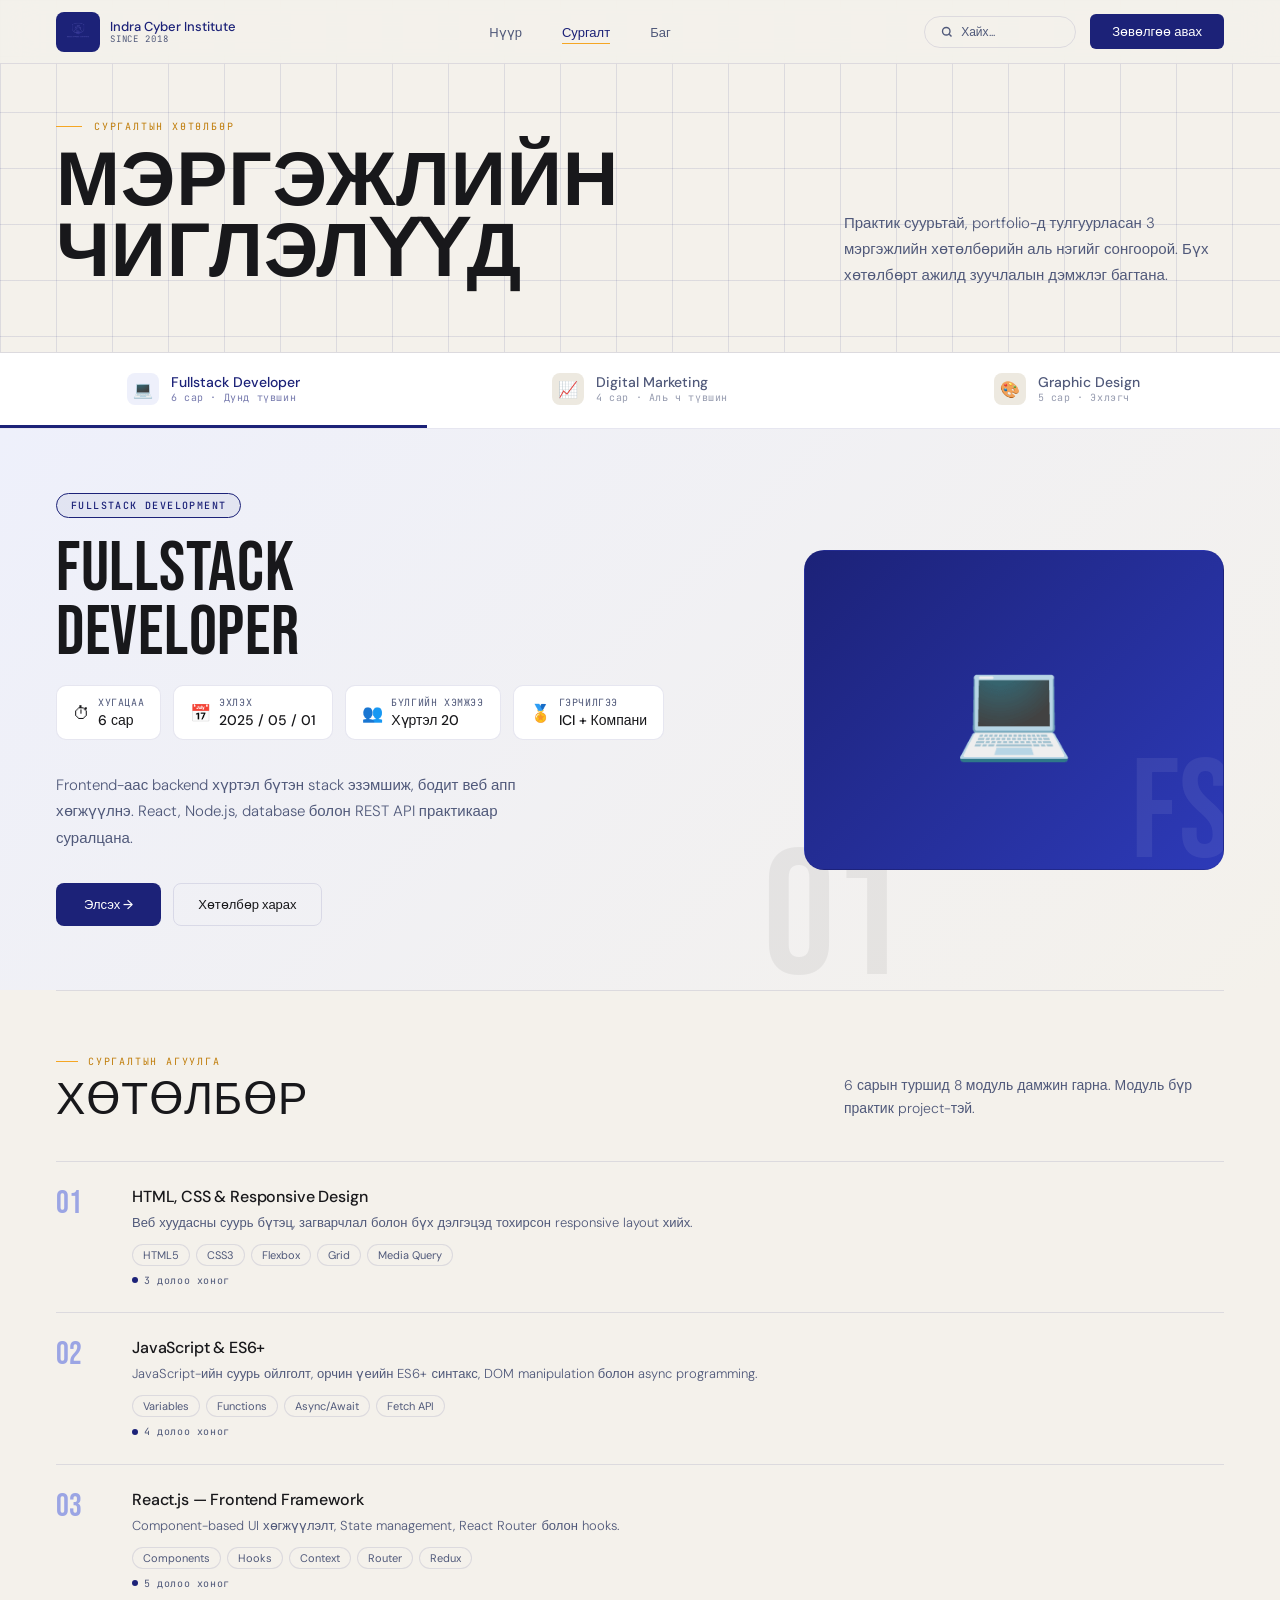
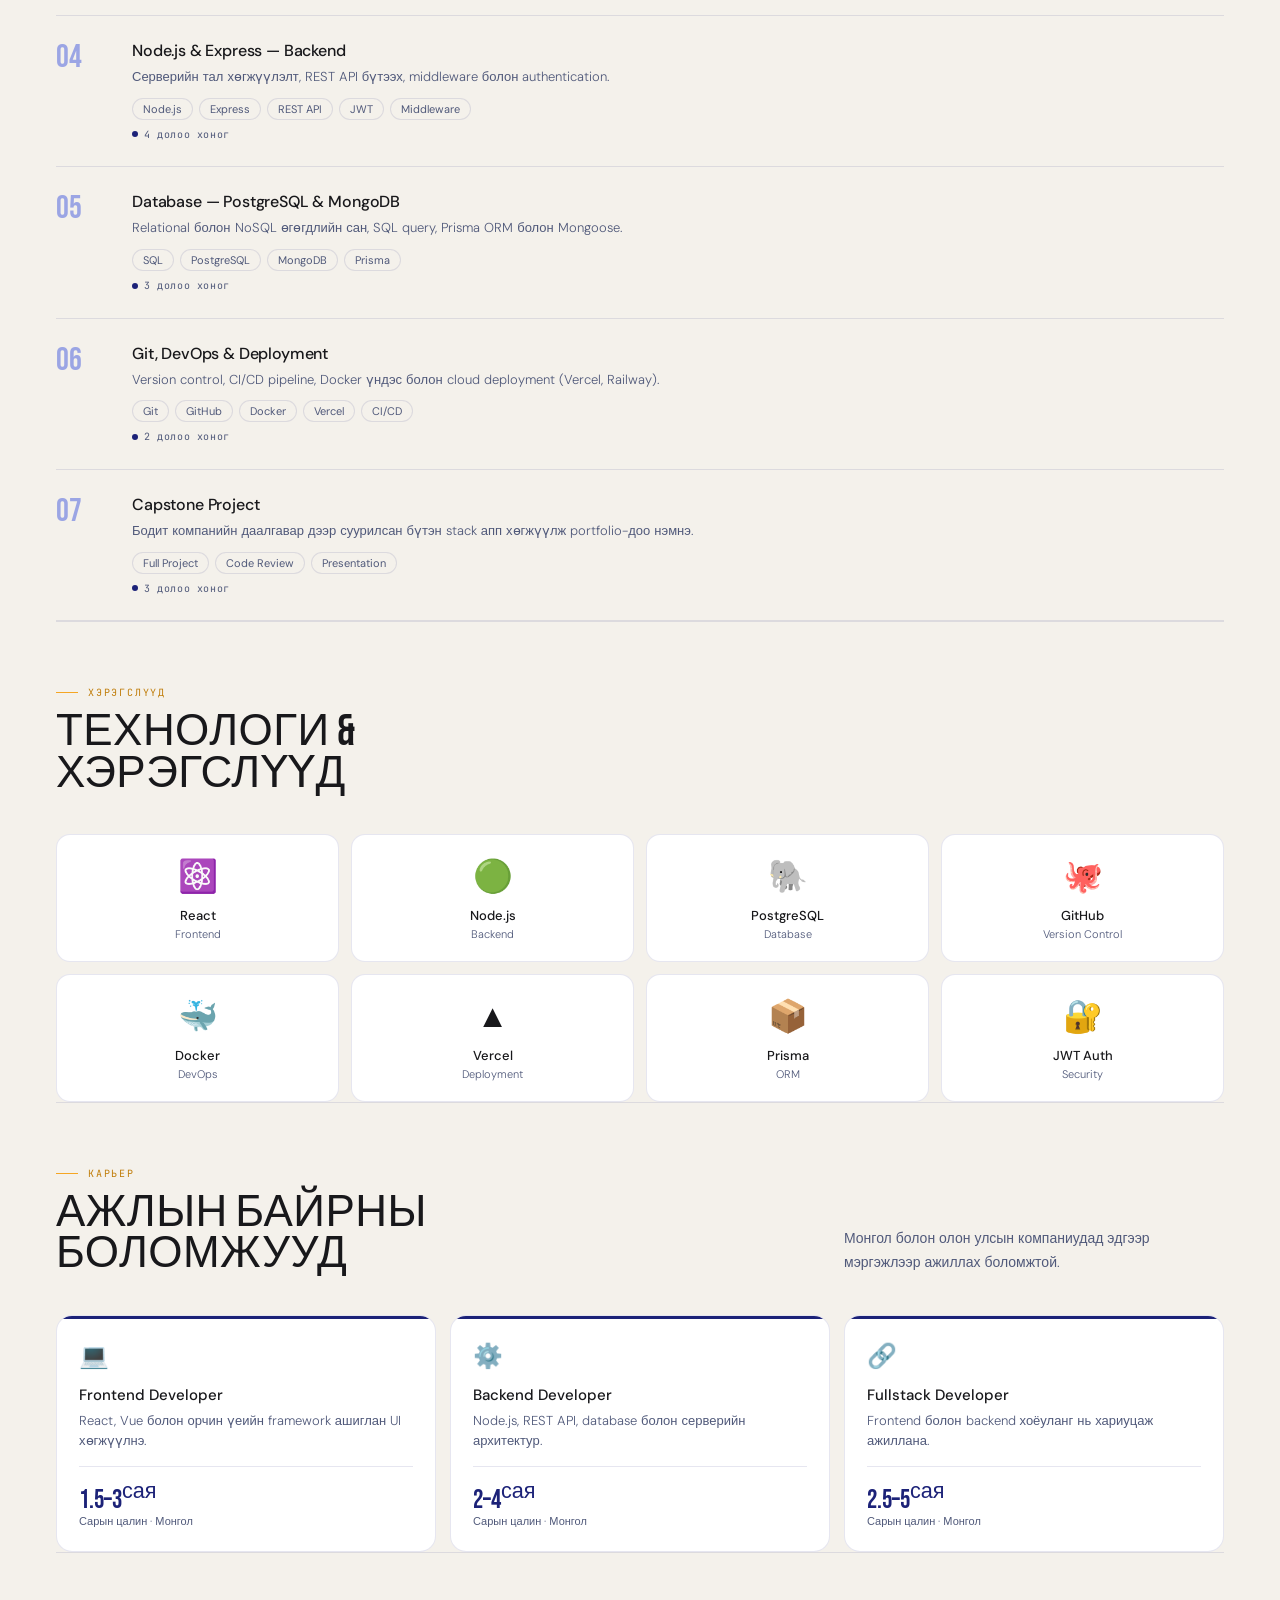
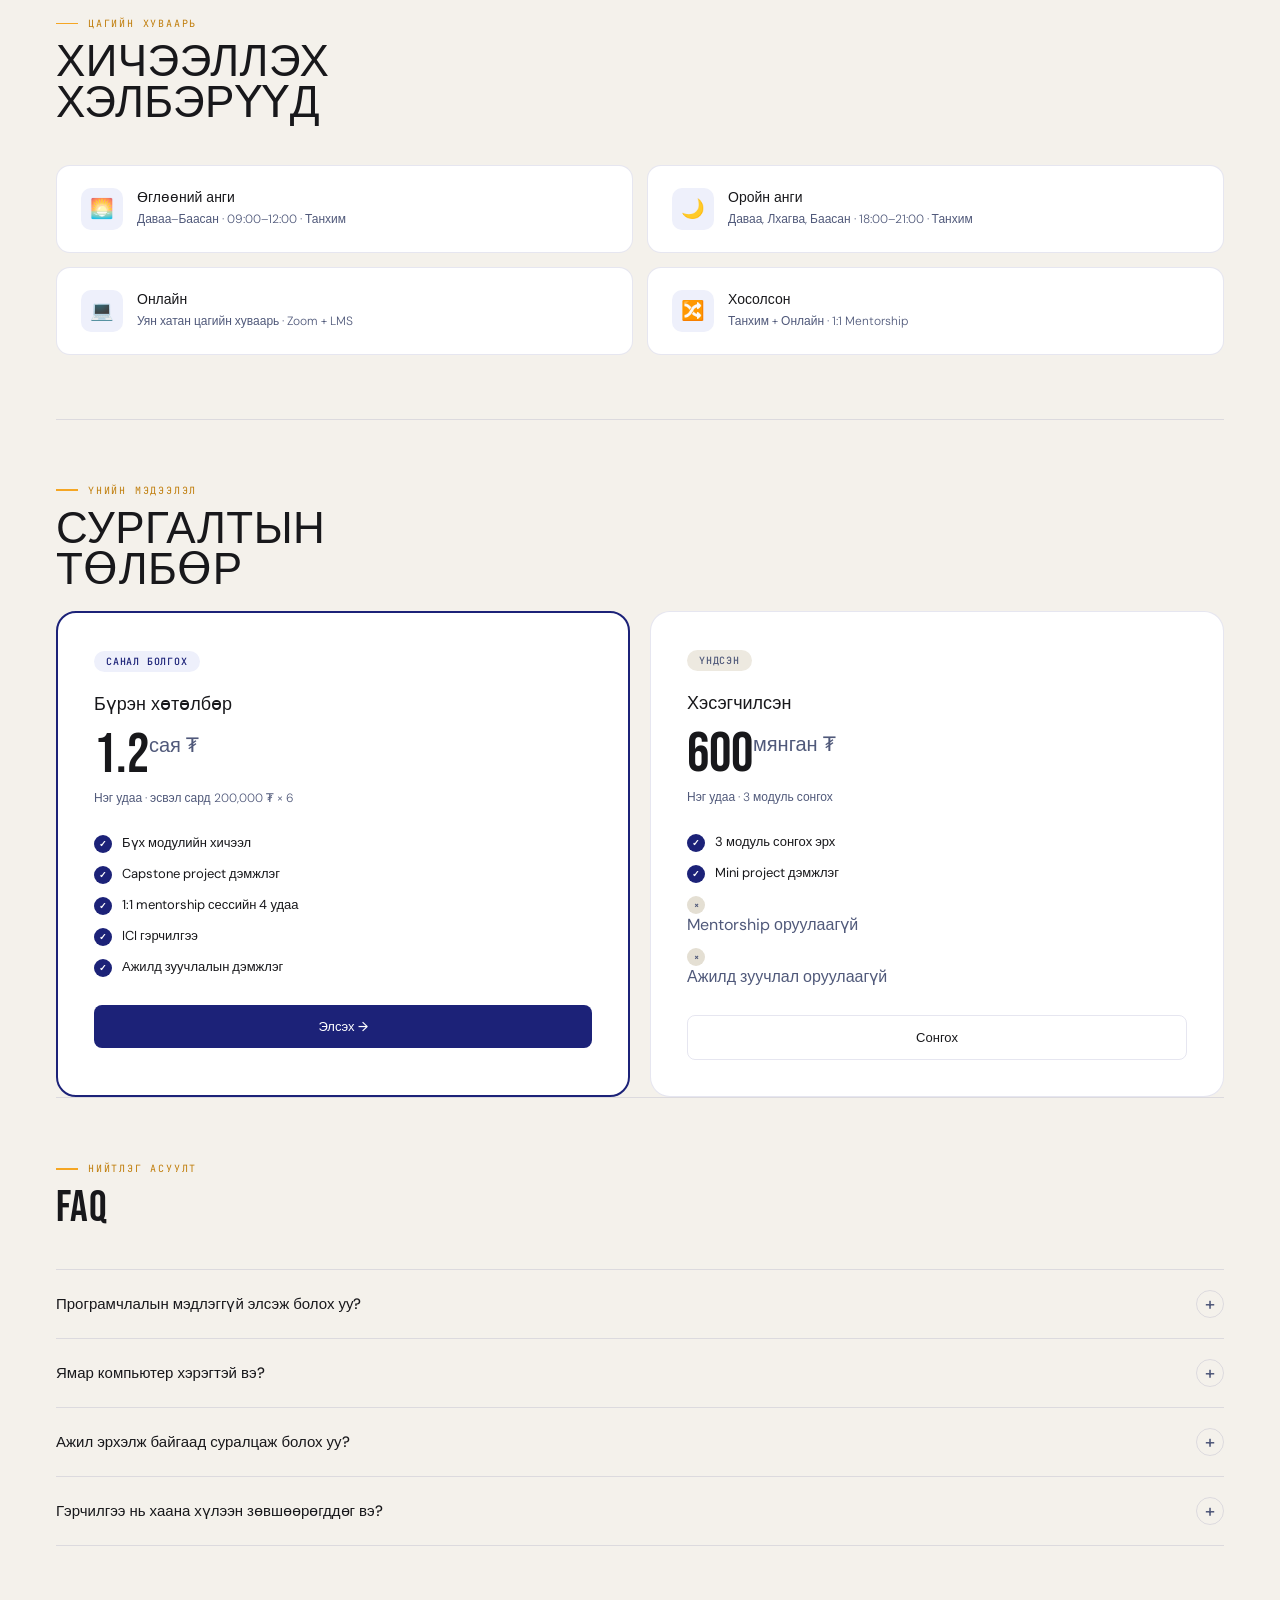
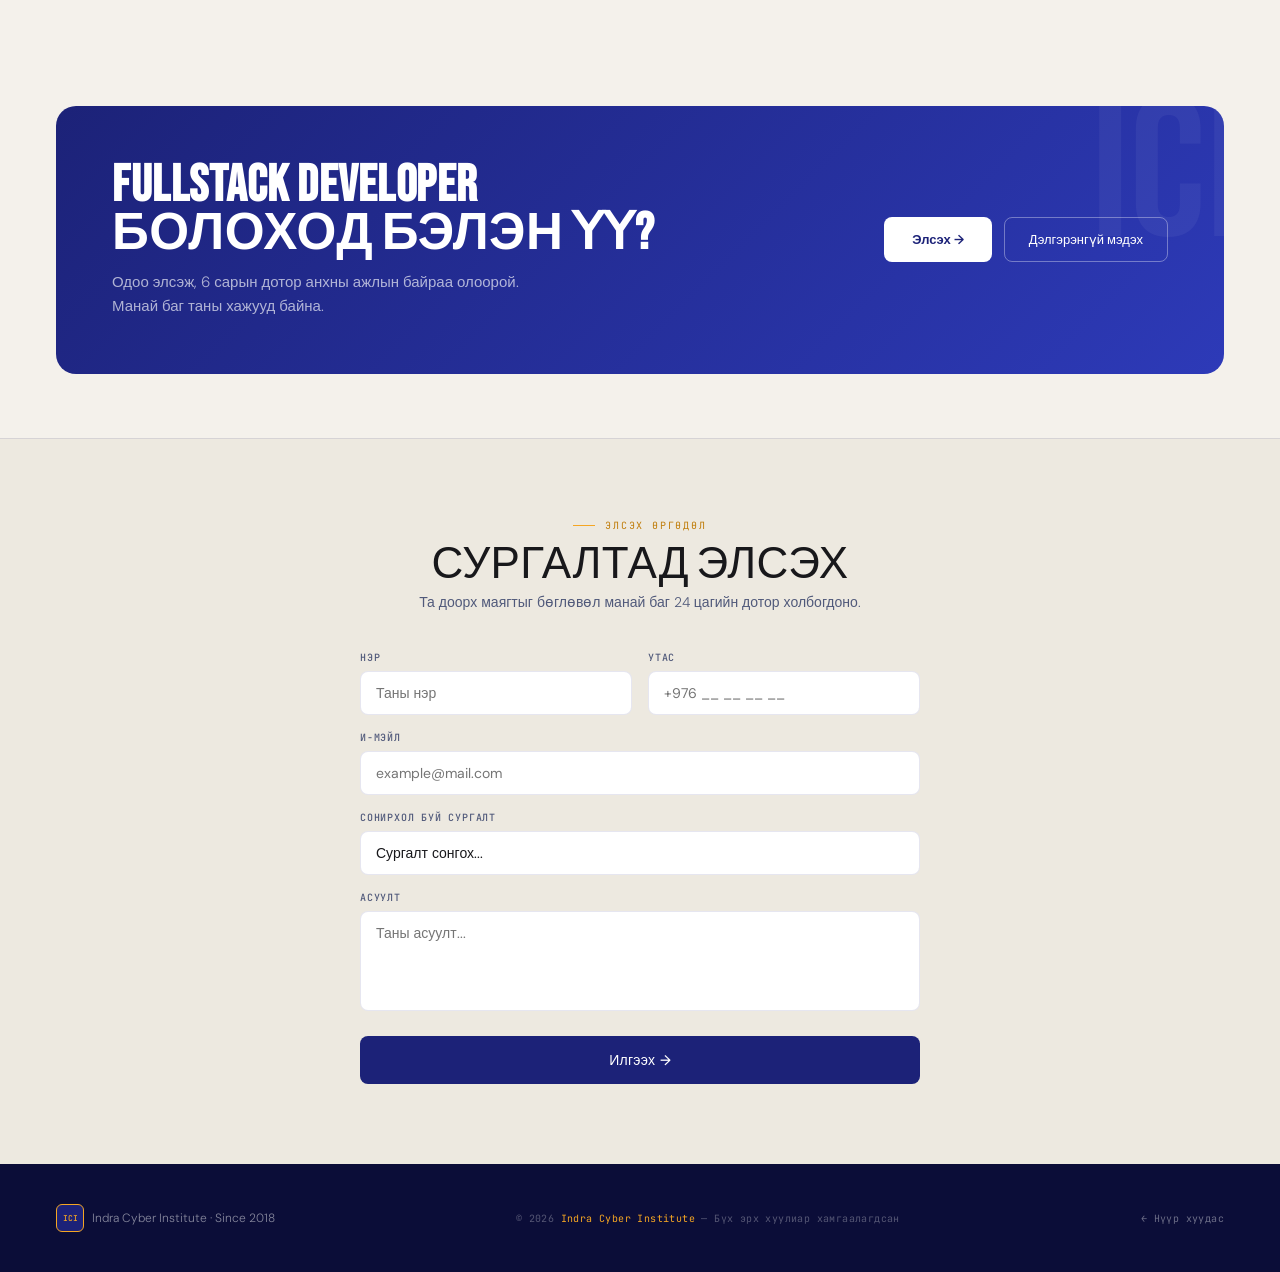
==== commit 12cae54d: "second commit" ====
--- a/pages/programs.html
+++ b/pages/programs.html
@@ -24,8 +24,10 @@
     <li><a href="../index.html#home">Нүүр</a></li>
     <li><a href="programs.html" class="act">Сургалт</a></li>
     <li><a href="team.html">Баг</a></li>
+    <li class="nav-links-cta"><a class="nav-cta" href="programs.html#contact-form">Зөвөлгөө авах</a></li>
   </ul>
   <div class="nav-r">
+    <button class="nav-burger" type="button" aria-label="Цэс" aria-expanded="false"><span></span><span></span><span></span></button>
     <div class="nav-search">
       <svg width="12" height="12" viewBox="0 0 16 16" fill="none" stroke="currentColor" stroke-width="1.8"><circle cx="7" cy="7" r="5"/><path d="M11 11l3 3"/></svg>
       Хайх...
--- a/styles/programs.css
+++ b/styles/programs.css
@@ -12,7 +12,7 @@
   --gd:#86198f;--gd-lt:#FDF2F8;--gd-mid:#ec4899;
 }
 *,*::before,*::after{box-sizing:border-box;margin:0;padding:0;}
-html{scroll-behavior:smooth;}
+html{scroll-behavior:smooth;overflow-x:hidden;}
 body{font-family:'DM Sans',sans-serif;background:var(--cream);color:var(--ink);overflow-x:hidden;}
 
 /* ── NAV ── */
@@ -28,10 +28,21 @@
 .nav-links a:hover,.nav-links a.act{color:var(--navy);}
 .nav-links a.act{border-bottom:1.5px solid var(--gold);padding-bottom:2px;}
 .nav-r{display:flex;align-items:center;gap:14px;}
+.nav-burger{
+  width:42px;height:42px;border-radius:10px;
+  border:1px solid var(--border);background:transparent;
+  display:none;align-items:center;justify-content:center;
+  flex-direction:column;gap:4px;cursor:pointer;color:var(--navy);
+  transition:border-color .2s,background .2s;
+}
+.nav-burger{background:rgba(255,255,255,.65);}
+.nav-burger:hover{border-color:var(--navy);background:rgba(255,255,255,.82);}
+.nav-burger span{width:18px;height:2px;background:currentColor;border-radius:2px;display:block;}
 .nav-search{display:flex;align-items:center;gap:8px;border:1px solid var(--border);border-radius:100px;padding:7px 16px;font-size:12px;color:var(--muted);cursor:text;width:152px;transition:border-color .2s;background:transparent;}
 .nav-search:hover{border-color:var(--navy);}
 .nav-cta{background:var(--navy);color:#fff;padding:9px 22px;border-radius:6px;font-size:13px;font-weight:500;text-decoration:none;transition:background .2s;}
 .nav-cta:hover{background:var(--navy2);}
+.nav-links-cta{display:none;}
 
 /* ── PAGE HEADER ── */
 .page-header{
@@ -482,6 +493,34 @@
 @media (max-width:900px){
   .nav-links{gap:16px;}
   .nav-links a{font-size:12px;}
+  .nav-burger{display:inline-flex;}
+  .nav-links{
+    position:fixed;
+    inset:0;
+    min-height:100vh;
+    height:100dvh;
+    max-width:100vw;
+    flex-direction:column;
+    align-items:flex-start;
+    justify-content:flex-start;
+    gap:14px;
+    padding:88px 16px 24px;
+    background:#1c2278;
+    border-bottom:none;
+    display:flex;
+    opacity:0;
+    transform:translate3d(56px,-56px,0);
+    pointer-events:none;
+    transition:transform .32s ease,opacity .22s ease;
+  }
+  body.nav-open .nav-links{opacity:1;transform:translate3d(0,0,0);pointer-events:auto;}
+  body.nav-open{overflow:hidden;}
+  .nav-links a{color:rgba(255,255,255,.85);font-size:18px;font-weight:500;}
+  .nav-links a:hover,.nav-links a.act{color:#fff;}
+  .nav-links a.act{border-bottom-color:var(--gold);}
+  .nav-r .nav-cta{display:none;}
+  .nav-links-cta{display:block;width:100%;}
+  .nav-links-cta .nav-cta{width:100%;display:flex;justify-content:center;margin-top:6px;background:#fff;color:#1c2278;padding:14px 18px;border-radius:12px;font-size:14px;font-weight:600;}
   .track-tabs{
     overflow-x:auto;
     -webkit-overflow-scrolling:touch;
@@ -502,19 +541,19 @@
 }
 @media (max-width:720px){
   .nav-search{display:none;}
-  nav{padding:0 16px;}
-  .page-header{padding:88px 16px 36px;}
+  nav{padding:0 12px;}
+  .page-header{padding:88px 12px 36px;}
   .tab-btn{min-width:200px;gap:8px;padding:14px 12px;}
   .tab-name{font-size:12px;}
   .tab-dur{font-size:9px;}
-  .content{padding:0 16px 48px;}
-  .band{padding:36px 16px;}
+  .content{padding:0 12px 48px;}
+  .band{padding:36px 12px;}
   .band-btns{flex-direction:column;align-items:stretch;}
   .btn-primary,.btn-ghost{justify-content:center;}
   .tool-grid{grid-template-columns:1fr;}
-  .cta-band{margin:32px 16px;padding:32px 20px;}
+  .cta-band{margin:32px 12px;padding:32px 20px;}
   .cta-band-btns{flex-direction:column;width:100%;}
-  .contact-form-wrap{padding:40px 16px;}
+  .contact-form-wrap{padding:40px 12px;}
   footer{flex-direction:column;align-items:flex-start;}
   .faq-q{font-size:14px;padding:16px 0;}
 }
@@ -530,4 +569,10 @@
 }
 @media (max-width:400px){
   .logo-sub{display:none;}
-}
+  nav{padding:0 8px;}
+  .page-header{padding-left:8px;padding-right:8px;}
+  .content{padding-left:8px;padding-right:8px;}
+  .band{padding-left:8px;padding-right:8px;}
+  .cta-band{margin-left:8px;margin-right:8px;}
+  .contact-form-wrap{padding-left:8px;padding-right:8px;}
+}
